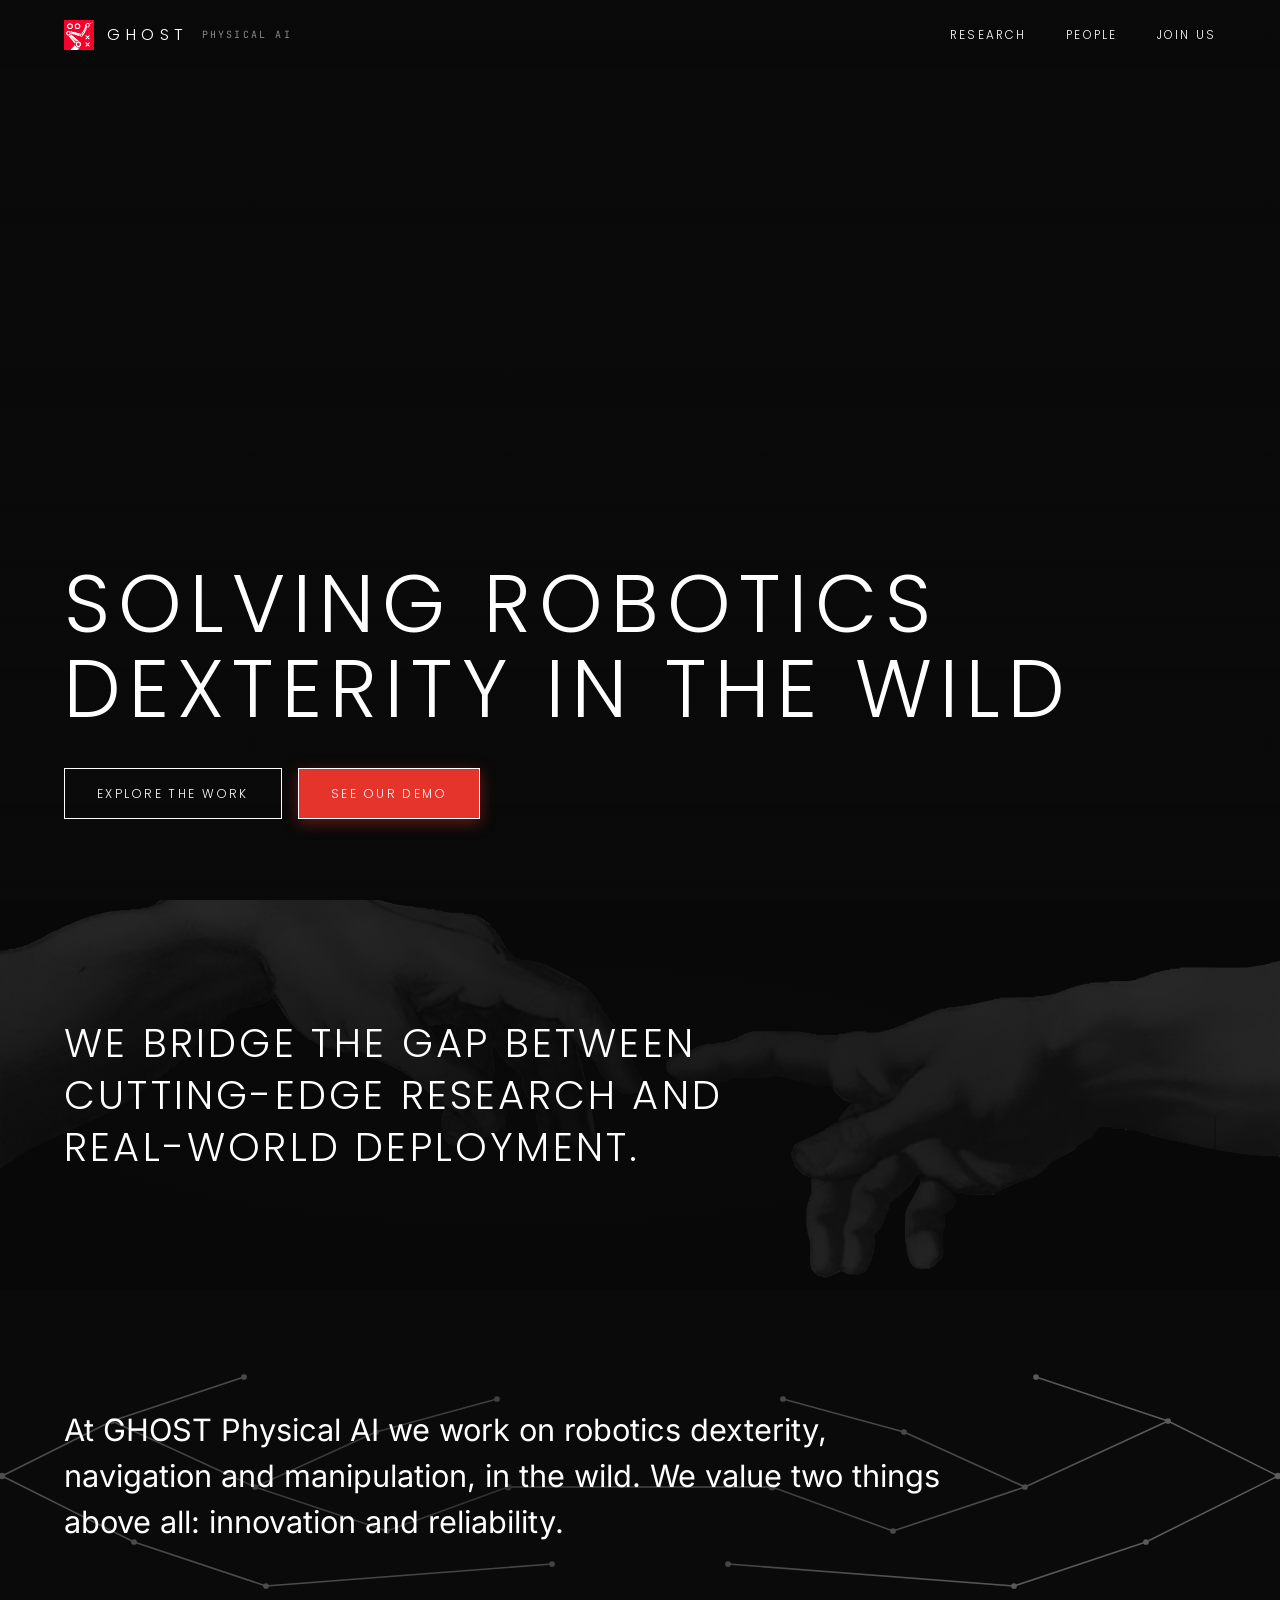
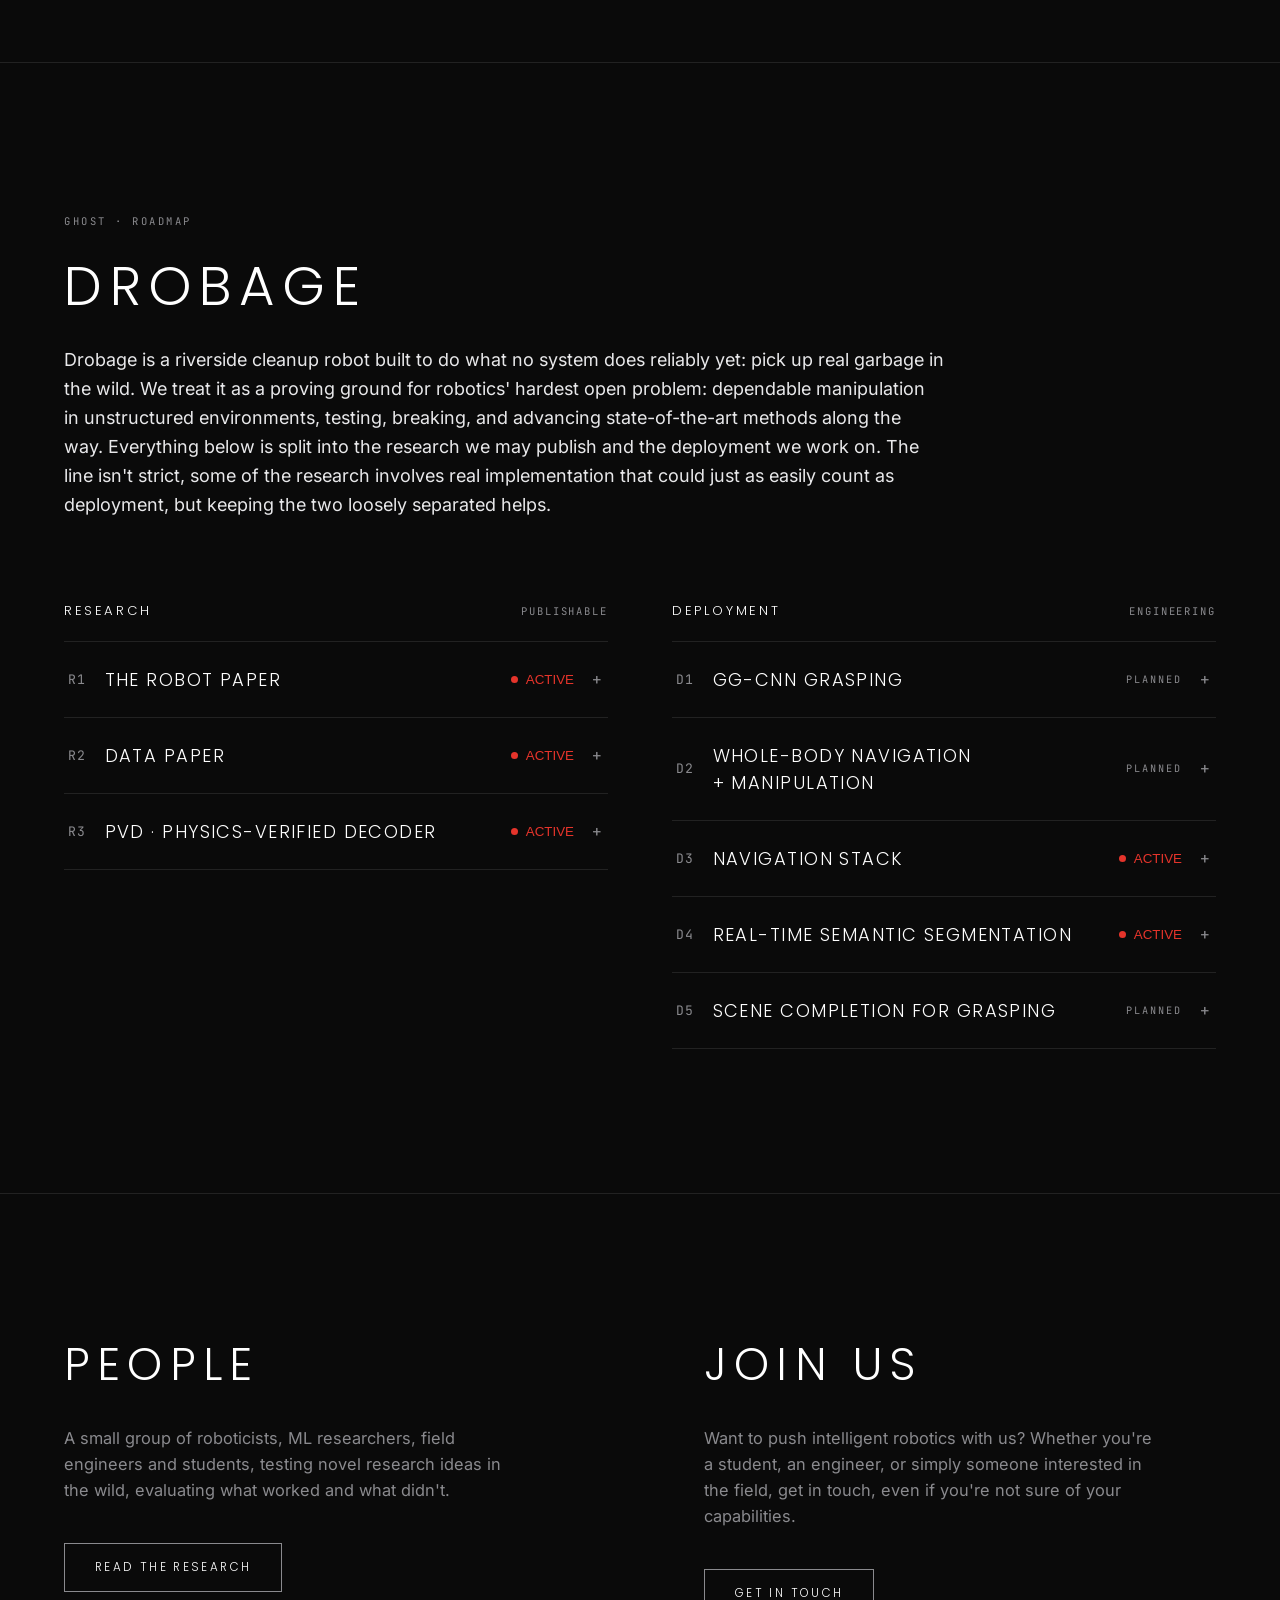
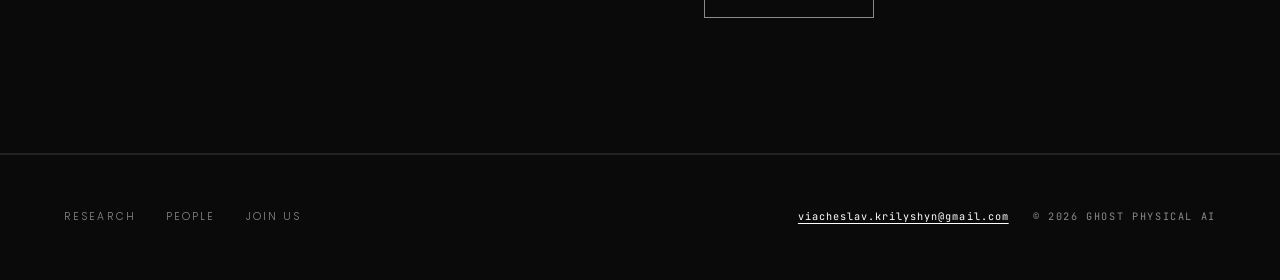
==== index.html @ b676b69d "refactor: remove floating button" ====
<!DOCTYPE html>
<html lang="en">
<head>
  <meta charset="utf-8">
  <meta name="viewport" content="width=device-width, initial-scale=1">
  <title>GHOST · Physical AI</title>
  <meta name="description" content="GHOST Physical AI — solving robotics dexterity in the wild. Manipulation, navigation and real-world deployment.">

  <!-- Fonts: self-hosted (same Google families as the original — Inter, JetBrains Mono, Poppins).
       Files live in fonts/; no external request, so the page works offline and loads fast. -->
  <link rel="stylesheet" href="fonts/fonts.css">

  <!-- Flag that JS is on, so reveal-on-scroll elements can start hidden.
       Without JS they simply stay visible — nothing breaks. -->
  <script>document.documentElement.classList.add('js');</script>

  <style>
    /* ----------------------------------------------------------------
       DESIGN TOKENS  —  change a value here and it updates everywhere
       ---------------------------------------------------------------- */
    .btn-floating {
      position: fixed;
      bottom: 24px !important; 
      left: var(--pad-x);
      z-index: 10000;
      background: var(--accent);
      border-color: var(--accent);
      box-shadow: 0 4px 14px rgba(229, 52, 43, 0.4);
      transform-origin: bottom left;
      opacity: 1;
      transform: translateY(0) scale(1);
      pointer-events: auto;
      
      /* The bouncy animation for APPEARING */
      transition: opacity 0.3s ease, transform 0.4s cubic-bezier(0.34, 1.56, 0.64, 1), background 0.2s ease;
    }
    
    .btn-floating:hover {
      background: var(--white);
      color: var(--bg);
      border-color: var(--white);
      transform: scale(1.08);
    }
    
    .btn-floating.hidden {
      opacity: 0 !important;
      pointer-events: none !important;
      /* Drops down and shrinks slightly */
      transform: translateY(30px) scale(0.8) !important; 
      
      /* The smooth animation for DISAPPEARING */
      transition: opacity 0.3s ease, transform 0.3s ease !important;
    }
    
    .btn-floating svg {
      width: 16px;
      height: 16px;
      flex: none;
    }
    /* Floating Demo Button */
    :root {
      --bg:      #0A0A0A;   /* page background      */
      --fg:      #E8E8EA;   /* body text            */
      --white:   #FFFFFF;   /* headings / emphasis  */
      --muted:   #8A8A8E;   /* labels / captions    */
      --line:    #222222;   /* hairline dividers    */
      --accent:  #E5342B;   /* the one bright colour */

      --font-display: 'Poppins', sans-serif;
      --font-body:    'Inter', sans-serif;
      --font-mono:    'JetBrains Mono', monospace;

      --pad-x: clamp(24px, 5vw, 64px);   /* shared horizontal padding */
    }

    /* ----------------------------------------------------------------
       BASE
       ---------------------------------------------------------------- */
    * { margin: 0; padding: 0; box-sizing: border-box; }

    html { scroll-behavior: smooth; }

    body {
      background: var(--bg);
      color: var(--fg);
      font-family: var(--font-body);
      line-height: 1.6;
      overflow-x: hidden;
    }

    a { color: inherit; }

    img { display: block; max-width: 100%; }

    /* Inline links inside body copy */
    .link {
      color: var(--white);
      text-decoration: underline;
      text-underline-offset: 3px;
      text-decoration-thickness: 1px;
    }

    /* Small uppercase mono label used as an "eyebrow" / caption */
    .eyebrow {
      font-family: var(--font-mono);
      font-size: 0.66rem;
      letter-spacing: 0.24em;
      color: var(--muted);
    }

    /* ----------------------------------------------------------------
       HEADER  (fixed, turns solid once you scroll)
       ---------------------------------------------------------------- */
    .header {
      position: fixed;
      inset: 0 0 auto 0;
      z-index: 200;
      display: flex;
      align-items: center;
      justify-content: space-between;
      padding: 20px var(--pad-x);
      background: transparent;
      border-bottom: 1px solid transparent;
      transition: background .4s ease, border-color .4s ease;
    }
    .header.scrolled {
      background: rgba(10, 10, 10, 0.96);
      border-bottom-color: var(--line);
    }

    .brand {
      display: flex;
      align-items: center;
      gap: 13px;
      text-decoration: none;
      color: var(--white);
    }
    .brand img { height: 30px; width: 30px; flex: none; object-fit: cover; }
    .brand-name {
      font-family: var(--font-display);
      font-weight: 300;
      text-transform: uppercase;
      letter-spacing: 0.34em;
      font-size: 1.02rem;
    }
    .brand-sub {
      font-family: var(--font-mono);
      font-size: 0.62rem;
      letter-spacing: 0.22em;
      color: var(--muted);
    }

    .nav { display: flex; align-items: center; gap: 40px; }
    .nav a {
      font-family: var(--font-display);
      font-weight: 300;
      text-transform: uppercase;
      letter-spacing: 0.18em;
      font-size: 0.74rem;
      color: var(--white);
      text-decoration: none;
      transition: color .25s ease;
    }
    .nav a:hover { color: var(--accent); }

    /* Hamburger (mobile only) */
    .burger {
      display: none;
      flex-direction: column;
      gap: 6px;
      background: none;
      border: none;
      cursor: pointer;
      padding: 6px;
    }
    .burger span { display: block; width: 26px; height: 1px; background: var(--white); }

    /* Full-screen mobile menu */
    .menu {
      position: fixed;
      inset: 0;
      z-index: 300;
      background: var(--bg);
      display: none;
      flex-direction: column;
    }
    .menu.open { display: flex; }
    .menu-bar {
      display: flex;
      align-items: center;
      justify-content: space-between;
      padding: 20px var(--pad-x);
      border-bottom: 1px solid var(--line);
    }
    .menu-bar .brand-name { color: var(--white); }
    .menu-close {
      background: none; border: none; cursor: pointer;
      color: var(--white);
      font-family: var(--font-display);
      font-weight: 300;
      text-transform: uppercase;
      letter-spacing: 0.18em;
      font-size: 0.78rem;
    }
    .menu-links {
      flex: 1;
      display: flex;
      flex-direction: column;
      justify-content: center;
      gap: 8px;
      padding: 0 var(--pad-x);
    }
    .menu-links a {
      font-family: var(--font-display);
      font-weight: 300;
      text-transform: uppercase;
      letter-spacing: 0.16em;
      font-size: clamp(2rem, 9vw, 3rem);
      color: var(--white);
      text-decoration: none;
      padding: 14px 0;
    }
    .menu-links a:hover { color: var(--accent); }

    /* ----------------------------------------------------------------
       BUTTONS
       ---------------------------------------------------------------- */

    .demo_btn {
      background: var(--accent);
      border-color: var(--accent);
      box-shadow: 0 4px 14px rgba(229, 52, 43, 0.4);
    }
    .btn {
      display: inline-flex;
      align-items: center;
      gap: 12px;
      padding: 15px 32px;
      border: 1px solid var(--white);
      color: var(--white);
      text-decoration: none;
      font-family: var(--font-display);
      font-weight: 300;
      text-transform: uppercase;
      letter-spacing: 0.2em;
      font-size: 0.76rem;
      transition: background .3s ease, color .3s ease, border-color .3s ease;
    }
    .btn:hover { background: var(--white); color: var(--bg); }

    /* Quieter button variant (grey outline, used lower on the page) */
    .btn-quiet { border-color: var(--muted); padding: 14px 30px; font-size: 0.74rem; }
    .btn-quiet:hover { background: var(--white); color: var(--bg); border-color: var(--white); }
    .btn-quiet.accent:hover { background: var(--accent); color: var(--white); border-color: var(--accent); }

    /* ----------------------------------------------------------------
       HERO
       ---------------------------------------------------------------- */
    .hero {
      position: relative;
      height: 100vh;
      min-height: 600px;
      overflow: hidden;
    }
    .hero img {
      position: absolute;
      inset: 0;
      width: 100%;
      height: 100%;
      object-fit: cover;
      object-position: 62% 50%;
      animation: heroZoom 36s ease-out both;
    }
    .hero-shade {
      position: absolute;
      inset: 0;
      background: linear-gradient(to top,
        rgba(10,10,10,0.94) 0%,
        rgba(10,10,10,0.60) 26%,
        rgba(10,10,10,0.10) 56%,
        rgba(10,10,10,0.34) 100%);
    }
    .hero-content {
      position: absolute;
      left: 0; bottom: 0;
      width: 100%;
      padding: 0 var(--pad-x) clamp(52px, 9vh, 104px);
    }
    .hero-inner {
      max-width: 1080px;
      animation: rise .9s ease-out both;
    }
    .hero h1 {
      font-family: var(--font-display);
      font-weight: 300;
      text-transform: uppercase;
      letter-spacing: 0.1em;
      line-height: 1.05;
      font-size: clamp(2.25rem, 6.3vw, 5.6rem);
      color: var(--white);
      text-wrap: balance;
    }
    .hero-actions {
      display: flex;
      flex-wrap: wrap;
      gap: 16px;
      margin-top: clamp(28px, 4vh, 40px);
    }

    /* ----------------------------------------------------------------
       MISSION BANDS
       ---------------------------------------------------------------- */
    .band {
      position: relative;
      overflow: hidden;
      padding: clamp(80px, 13vh, 150px) var(--pad-x);
      background: var(--bg);
    }
    .band-art {                      /* the faint hands image — uploaded in colour, shown B&W */
      position: absolute;
      inset: 0;
      width: 100%; height: 100%;
      object-fit: cover;
      object-position: center 15%;    /* bias the crop toward the hands (top half of the image) */
      opacity: 0.14;
      filter: grayscale(1);           /* paint the coloured file black & white */
      pointer-events: none;
      user-select: none;
    }
    .band-shade {
      position: absolute;
      inset: 0;
      background: radial-gradient(ellipse 70% 62% at 40% 50%,
        rgba(10,10,10,0.58) 0%, rgba(10,10,10,0.26) 48%, rgba(10,10,10,0) 82%);
    }
    .band-inner {
      position: relative;
      z-index: 2;
      max-width: 1240px;
      margin: 0 auto;
    }
    .band-statement {
      font-family: var(--font-display);
      font-weight: 300;
      text-transform: uppercase;
      letter-spacing: 0.08em;
      line-height: 1.3;
      font-size: clamp(1.45rem, 3.3vw, 2.5rem);
      color: var(--white);
      text-wrap: balance;
      max-width: 960px;
    }
    .band-lede {
      font-size: clamp(1.25rem, 2.4vw, 1.95rem);
      line-height: 1.5;
      color: var(--white);
      text-wrap: pretty;
      max-width: 900px;
    }

    /* RRT-Connect tree (the signature motif of the second band) */
    .rrt {
      position: absolute;
      top: 50%; left: 50%;
      transform: translate(-50%, -50%);
      width: min(1320px, 128%);
      height: auto;
      opacity: 0.34;
      pointer-events: none;
    }
    .rrt-edge { stroke-dasharray: 1; stroke-dashoffset: 1; }
    /* When the band scrolls into view, draw the two trees, then the bridge */
    .draw-in .rrt-edge    { animation: rrtDraw .9s ease both; }
    .draw-in .rrt-connect { animation: rrtDraw .7s ease .6s both; }

    /* ----------------------------------------------------------------
       ROADMAP
       ---------------------------------------------------------------- */
    .roadmap {
      padding: clamp(96px, 16vh, 180px) var(--pad-x);
      background: var(--bg);
      border-top: 1px solid var(--line);
    }
    .roadmap-inner { max-width: 1240px; margin: 0 auto; }
    .roadmap-intro { max-width: 880px; }
    .roadmap-intro h2 {
      margin-top: 24px;
      font-family: var(--font-display);
      font-weight: 300;
      text-transform: uppercase;
      letter-spacing: 0.14em;
      font-size: clamp(1.9rem, 4.6vw, 3.4rem);
      color: var(--white);
      line-height: 1.1;
    }
    .roadmap-intro p {
      margin-top: 28px;
      font-size: clamp(1rem, 1.5vw, 1.12rem);
      line-height: 1.62;
      text-wrap: pretty;
    }

    .columns {
      margin-top: clamp(56px, 9vh, 104px);
      display: grid;
      grid-template-columns: repeat(auto-fit, minmax(360px, 1fr));
      gap: clamp(40px, 5vw, 88px);
    }
    .col-head {
      display: flex;
      align-items: baseline;
      justify-content: space-between;
      padding-bottom: 20px;
      border-bottom: 1px solid var(--line);
    }
    .col-head .title {
      font-family: var(--font-display);
      font-weight: 300;
      text-transform: uppercase;
      letter-spacing: 0.2em;
      font-size: 0.82rem;
      color: var(--white);
    }
    .col-head .kind {
      font-family: var(--font-mono);
      font-size: 0.66rem;
      letter-spacing: 0.18em;
      color: var(--muted);
    }

    /* --- one expandable roadmap item --- */
    .row { border-bottom: 1px solid var(--line); }

    .row-toggle {
      width: 100%;
      display: grid;
      grid-template-columns: auto 1fr auto;
      align-items: center;
      gap: 18px;
      padding: 24px 4px;
      background: none;
      border: none;
      cursor: pointer;
      text-align: left;
      color: inherit;
      transition: background .25s ease;
    }
    .row-toggle:hover { background: rgba(255,255,255,0.018); }

    .row-id {
      font-family: var(--font-mono);
      font-size: 0.82rem;
      letter-spacing: 0.1em;
      color: var(--muted);
    }
    .row-title {
      font-family: var(--font-display);
      font-weight: 300;
      text-transform: uppercase;
      letter-spacing: 0.08em;
      font-size: clamp(0.96rem, 1.4vw, 1.18rem);
      color: var(--white);
      text-wrap: balance;
    }
    .row-status { display: flex; align-items: center; gap: 16px; justify-self: end; }

    /* status badges — only two states exist: ACTIVE and PLANNED */
    .badge {
      font-family: var(--font-mono);
      font-size: 0.64rem;
      letter-spacing: 0.2em;
      color: var(--muted);
      white-space: nowrap;
    }
    .badge-active { display: inline-flex; align-items: center; gap: 8px; color: var(--accent); }
    .badge-active .dot { width: 7px; height: 7px; border-radius: 50%; background: var(--accent); }

    .row-mark {
      font-family: var(--font-mono);
      font-size: 1rem;
      color: var(--muted);
      width: 14px;
      text-align: center;
    }
    .row.open .row-mark { /* swap + for – via content below */ }

    /* smooth height animation using the grid-rows trick */
    .row-body { display: grid; grid-template-rows: 0fr; transition: grid-template-rows .3s ease; }
    .row.open .row-body { grid-template-rows: 1fr; }
    .row-body-inner {
      overflow: hidden;
      visibility: hidden;
      transition: visibility .3s;
      max-width: 680px;
    }
    .row.open .row-body-inner { visibility: visible; }
    .row-body-inner > .pad { padding: 22px 0 6px; }

    .row-body p {
      font-size: 0.98rem;
      line-height: 1.62;
      color: var(--fg);
      text-wrap: pretty;
    }
    .row-note {
      display: block;
      margin-top: 16px;
      color: var(--muted);
      font-size: 0.88rem;
      line-height: 1.55;
    }

    /* the "feeds into / contender" relationship line */
    .rel {
      display: flex;
      gap: 10px;
      margin-bottom: 18px;
      font-family: var(--font-mono);
      font-size: 0.68rem;
      letter-spacing: 0.13em;
      color: var(--muted);
    }
    .rel .glyph { color: var(--accent); }

    /* ICRA badge */
    .icra { display: flex; align-items: center; gap: 14px; margin-top: 26px; }
    .icra img { height: 21px; width: auto; opacity: 0.72; flex: none; }
    .icra span {
      font-family: var(--font-mono);
      font-size: 0.7rem;
      letter-spacing: 0.1em;
      color: var(--muted);
    }

    /* ----------------------------------------------------------------
       PEOPLE / JOIN
       ---------------------------------------------------------------- */
    .people {
      display: grid;
      grid-template-columns: repeat(auto-fit, minmax(380px, 1fr));
      border-top: 1px solid var(--line);
    }
    .people-col {
      padding: clamp(80px, 15vh, 170px) var(--pad-x);
      border-bottom: 1px solid var(--line);
    }
    .people-col h2 {
      font-family: var(--font-display);
      font-weight: 300;
      text-transform: uppercase;
      letter-spacing: 0.16em;
      font-size: clamp(1.7rem, 3.6vw, 2.8rem);
      color: var(--white);
    }
    .people-col p {
      margin-top: 24px;
      max-width: 460px;
      font-size: 1.02rem;
      line-height: 1.6;
      color: var(--muted);
    }
    .people-col .btn-quiet { margin-top: 40px; }

    /* ----------------------------------------------------------------
       FOOTER
       ---------------------------------------------------------------- */
    .footer {
      padding: clamp(40px, 6vh, 60px) var(--pad-x);
      border-top: 1px solid var(--line);
      display: flex;
      flex-wrap: wrap;
      gap: 24px;
      align-items: center;
      justify-content: space-between;
    }
    .footer-nav { display: flex; flex-wrap: wrap; gap: 30px; }
    .footer-nav a {
      font-family: var(--font-display);
      font-weight: 300;
      text-transform: uppercase;
      letter-spacing: 0.2em;
      font-size: 0.66rem;
      color: var(--muted);
      text-decoration: none;
      transition: color .25s ease;
    }
    .footer-nav a:hover { color: var(--accent); }
    .footer-meta { display: flex; flex-wrap: wrap; align-items: center; gap: 24px; }
    .footer-meta a {
      font-family: var(--font-mono);
      font-size: 0.64rem;
      letter-spacing: 0.1em;
      color: var(--white);
      text-decoration: underline;
      text-underline-offset: 3px;
      text-decoration-thickness: 1px;
      transition: color .25s ease;
    }
    .footer-meta a:hover { color: var(--accent); }
    .footer-meta span {
      font-family: var(--font-mono);
      font-size: 0.64rem;
      letter-spacing: 0.16em;
      color: var(--muted);
    }

    /* ----------------------------------------------------------------
       REVEAL-ON-SCROLL  (gentle fade-up; only active when JS is on)
       ---------------------------------------------------------------- */
    .js .reveal { opacity: 0; transform: translateY(20px); transition: opacity .8s ease, transform .8s ease; }
    .reveal.in { opacity: 1; transform: none; }

    /* ----------------------------------------------------------------
       KEYFRAMES
       ---------------------------------------------------------------- */
    @keyframes heroZoom { from { transform: scale(1); } to { transform: scale(1.08); } }
    @keyframes rise     { from { opacity: 0; transform: translateY(24px); } to { opacity: 1; transform: none; } }
    @keyframes rrtDraw  { to { stroke-dashoffset: 0; } }

    /* ----------------------------------------------------------------
       RESPONSIVE  (single breakpoint: phones / narrow tablets)
       ---------------------------------------------------------------- */
    @media (max-width: 820px) {
      .nav { display: none; }
      .burger { display: flex; }
    }

    /* Respect users who prefer less motion */
    @media (prefers-reduced-motion: reduce) {
      html { scroll-behavior: auto; }
      .hero img, .hero-inner { animation: none; }
      .js .reveal { opacity: 1; transform: none; transition: none; }
      .draw-in .rrt-edge, .draw-in .rrt-connect { animation: none; stroke-dashoffset: 0; }
    }
  </style>
</head>

<body id="top">

  <!-- ====================== HEADER ====================== -->
  <header class="header" id="header">
    <a class="brand" href="#top">
      <img src="images/icon.png" alt="GHOST Physical AI logo">
      <span class="brand-name">Ghost</span>
      <span class="brand-sub">PHYSICAL&nbsp;AI</span>
    </a>

    <nav class="nav">
      <a href="#roadmap">Research</a>
      <a href="#people">People</a>
      <a href="#join">Join&nbsp;Us</a>
    </nav>

    <button class="burger" id="burger" aria-label="Open menu">
      <span></span><span></span>
    </button>
  </header>

  <!-- mobile menu -->
  <div class="menu" id="menu">
    <div class="menu-bar">
      <span class="brand-name">Ghost</span>
      <button class="menu-close" id="menuClose" aria-label="Close menu">Close</button>
    </div>
    <nav class="menu-links">
      <a href="#roadmap">Research</a>
      <a href="#people">People</a>
      <a href="#join">Join Us</a>
    </nav>
  </div>

  <!-- ====================== HERO ====================== -->
  <section class="hero">
    <img src="images/robot.jpg" alt="GHOST's riverside cleanup robot extends its black manipulator arm toward a crumpled piece of litter on a hard floor, in a wide empty hall.">
    <div class="hero-shade" aria-hidden="true"></div>
    <div class="hero-content">
      <div class="hero-inner">
        <h1>Solving robotics dexterity in the wild</h1>
        <div class="hero-actions">
          <a class="btn" href="#roadmap">Explore the work</a>
          <a class="btn demo_btn" href="https://youtube.com/shorts/BUelR3mRy-U?is=jIb4VjKl5zdBBgKM" target="_blank" rel="noopener">See our demo</a>
        </div>
      </div>
    </div>
  </section>

  <!-- ============== MISSION — BAND 1 : bridge the gap (hands) ============== -->
  <section class="band">
    <img class="band-art" src="images/hands.png" alt="" aria-hidden="true" loading="lazy">
    <div class="band-shade" aria-hidden="true"></div>
    <div class="band-inner">
      <p class="band-statement reveal">We bridge the gap between cutting-edge research and real-world deployment.</p>
    </div>
  </section>

  <!-- ============== MISSION — BAND 2 : in the wild (RRT-Connect) ============== -->
  <section class="band">
    <svg class="rrt" viewBox="0 0 1200 400" preserveAspectRatio="xMidYMid slice" aria-hidden="true" focusable="false">
      <!-- LEFT TREE -->
      <g fill="none" stroke="#FFFFFF" stroke-width="1.4" stroke-linecap="round">
        <path class="rrt-edge" pathLength="1" d="M20 200 L120 150"></path>
        <path class="rrt-edge" pathLength="1" d="M20 200 L140 260"></path>
        <path class="rrt-edge" pathLength="1" d="M120 150 L240 110"></path>
        <path class="rrt-edge" pathLength="1" d="M120 150 L250 210"></path>
        <path class="rrt-edge" pathLength="1" d="M140 260 L260 300"></path>
        <path class="rrt-edge" pathLength="1" d="M250 210 L360 160"></path>
        <path class="rrt-edge" pathLength="1" d="M250 210 L370 250"></path>
        <path class="rrt-edge" pathLength="1" d="M360 160 L470 130"></path>
        <path class="rrt-edge" pathLength="1" d="M370 250 L480 210"></path>
        <path class="rrt-edge" pathLength="1" d="M260 300 L520 280"></path>
      </g>
      <!-- RIGHT TREE -->
      <g fill="none" stroke="#FFFFFF" stroke-width="1.4" stroke-linecap="round">
        <path class="rrt-edge" pathLength="1" d="M1180 200 L1080 150"></path>
        <path class="rrt-edge" pathLength="1" d="M1180 200 L1060 260"></path>
        <path class="rrt-edge" pathLength="1" d="M1080 150 L960 110"></path>
        <path class="rrt-edge" pathLength="1" d="M1080 150 L950 210"></path>
        <path class="rrt-edge" pathLength="1" d="M1060 260 L940 300"></path>
        <path class="rrt-edge" pathLength="1" d="M950 210 L840 160"></path>
        <path class="rrt-edge" pathLength="1" d="M950 210 L830 250"></path>
        <path class="rrt-edge" pathLength="1" d="M840 160 L730 130"></path>
        <path class="rrt-edge" pathLength="1" d="M830 250 L720 210"></path>
        <path class="rrt-edge" pathLength="1" d="M940 300 L680 280"></path>
      </g>
      <!-- CONNECTING EDGE (drawn last) -->
      <path class="rrt-edge rrt-connect" pathLength="1" d="M480 210 L720 210" fill="none" stroke="#FFFFFF" stroke-width="1.8" stroke-linecap="round"></path>
      <!-- NODES -->
      <g fill="#FFFFFF">
        <circle cx="20" cy="200" r="3"></circle><circle cx="120" cy="150" r="2.6"></circle><circle cx="140" cy="260" r="2.6"></circle><circle cx="240" cy="110" r="2.6"></circle><circle cx="250" cy="210" r="2.6"></circle><circle cx="260" cy="300" r="2.6"></circle><circle cx="360" cy="160" r="2.6"></circle><circle cx="370" cy="250" r="2.6"></circle><circle cx="470" cy="130" r="2.6"></circle><circle cx="480" cy="210" r="3.2"></circle><circle cx="520" cy="280" r="2.6"></circle>
        <circle cx="1180" cy="200" r="3"></circle><circle cx="1080" cy="150" r="2.6"></circle><circle cx="1060" cy="260" r="2.6"></circle><circle cx="960" cy="110" r="2.6"></circle><circle cx="950" cy="210" r="2.6"></circle><circle cx="940" cy="300" r="2.6"></circle><circle cx="840" cy="160" r="2.6"></circle><circle cx="830" cy="250" r="2.6"></circle><circle cx="730" cy="130" r="2.6"></circle><circle cx="720" cy="210" r="3.2"></circle><circle cx="680" cy="280" r="2.6"></circle>
      </g>
    </svg>
    <div class="band-shade" aria-hidden="true"></div>
    <div class="band-inner">
      <p class="band-lede reveal">At GHOST Physical AI we work on robotics dexterity, navigation and manipulation, in the wild. We value two things above all: innovation and reliability.</p>
    </div>
  </section>

  <!-- ====================== ROADMAP ====================== -->
  <section class="roadmap" id="roadmap">
    <div class="roadmap-inner">

      <div class="roadmap-intro reveal">
        <span class="eyebrow">GHOST · ROADMAP</span>
        <h2>Drobage</h2>
        <p>Drobage is a riverside cleanup robot built to do what no system does reliably yet: pick up real garbage in the wild. We treat it as a proving ground for robotics' hardest open problem: dependable manipulation in unstructured environments, testing, breaking, and advancing state-of-the-art methods along the way. Everything below is split into the research we may publish and the deployment we work on. The line isn't strict, some of the research involves real implementation that could just as easily count as deployment, but keeping the two loosely separated helps.</p>
      </div>

      <div class="columns">

        <!-- ============ RESEARCH COLUMN ============ -->
        <div>
          <div class="col-head">
            <span class="title">Research</span>
            <span class="kind">PUBLISHABLE</span>
          </div>

          <!-- R1 -->
          <div class="row">
            <button class="row-toggle" aria-expanded="false" aria-controls="b-R1">
              <span class="row-id">R1</span>
              <span class="row-title">The Robot Paper</span>
              <span class="row-status">
                <span class="badge-active"><span class="dot"></span>ACTIVE</span>
                <span class="row-mark" aria-hidden="true">+</span>
              </span>
            </button>
            <div class="row-body" id="b-R1">
              <div class="row-body-inner">
                <div class="pad">
                  <div class="rel"><span class="glyph">●</span><span>UMBRELLA · THE REST FEEDS INTO THIS</span></div>
                  <p>A study of cutting-edge, and not only cutting-edge, approaches to manipulation and navigation, compared on the same robot and the same task. The current robot stack runs on <a class="link" href="https://www.ros.org/" target="_blank" rel="noopener">ROS2</a>, with an adaptable planner built on <a class="link" href="https://moveit.ai/" target="_blank" rel="noopener">MoveIt2</a> and <a class="link" href="https://ompl.kavrakilab.org/" target="_blank" rel="noopener">OMPL</a>. The system is under active research and deployment, aimed at reliable autonomous mission execution. We document what we find along the way, which is the material that goes into the paper. Currently expanding onto the <a class="link" href="https://fictionlab.pl/leo-rover/" target="_blank" rel="noopener">Leo Rover</a>.</p>
                  <div class="icra">
                    <img src="images/icra.png" alt="ICRA 2026, Vienna" loading="lazy">
                    <span>Presented at <a class="link" href="https://2026.ieee-icra.org/" target="_blank" rel="noopener">ICRA 2026</a> · <a class="link" href="https://drive.google.com/file/d/1obqz4bWJ-jYrEdDZPk6Ze8s9XBnBbE5F/view?usp=sharing" target="_blank" rel="noopener">view our poster</a></span>
                  </div>
                </div>
              </div>
            </div>
          </div>

          <!-- R2 -->
          <div class="row">
            <button class="row-toggle" aria-expanded="false" aria-controls="b-R2">
              <span class="row-id">R2</span>
              <span class="row-title">Data Paper</span>
              <span class="row-status">
                <span class="badge-active"><span class="dot"></span>ACTIVE</span>
                <span class="row-mark" aria-hidden="true">+</span>
              </span>
            </button>
            <div class="row-body" id="b-R2">
              <div class="row-body-inner">
                <div class="pad">
                  <p>A dataset of trash in the wild. We combine simulation, scraped web imagery, and our own field collection. The pipeline collects raw data, labels it with <a class="link" href="https://ai.meta.com/blog/segment-anything-model-3/" target="_blank" rel="noopener">SAM3</a>, and distills the result into a compact detector, <a class="link" href="https://docs.ultralytics.com/models/yolov8/" target="_blank" rel="noopener">YOLOv8s</a> or an alternative, light enough to run on the robot. A parallel deployment thread explores data augmentation techniques, possibly in 3D.</p>
                </div>
              </div>
            </div>
          </div>

          <!-- R3 -->
          <div class="row">
            <button class="row-toggle" aria-expanded="false" aria-controls="b-R3">
              <span class="row-id">R3</span>
              <span class="row-title">PVD · Physics-Verified Decoder</span>
              <span class="row-status">
                <span class="badge-active"><span class="dot"></span>ACTIVE</span>
                <span class="row-mark" aria-hidden="true">+</span>
              </span>
            </button>
            <div class="row-body" id="b-R3">
              <div class="row-body-inner">
                <div class="pad">
                  <p>A decoding head built on top of <a class="link" href="https://huggingface.co/blog/smolvla" target="_blank" rel="noopener">diffusion-based VLAs</a>. It samples several candidate trajectories and checks the physical feasibility of each predicted action chunk before the robot commits to one. We're trying it out on cheap hardware rather than expensive research rigs. The aim is to go deeper into VLAs, with a real shot at advancing the state of the art, and a possible delta utility for the project's own development. May grow into its own paper rather than a section of the robot paper.<span class="row-note">Note: PVD is the most exploratory, standalone track here. It's about advancing the method itself, and isn't meant to run on the robot in the wild (at least, we don't see it there yet).</span></p>
                </div>
              </div>
            </div>
          </div>

        </div>

        <!-- ============ DEPLOYMENT COLUMN ============ -->
        <div>
          <div class="col-head">
            <span class="title">Deployment</span>
            <span class="kind">ENGINEERING</span>
          </div>

          <!-- D1 -->
          <div class="row">
            <button class="row-toggle" aria-expanded="false" aria-controls="b-D1">
              <span class="row-id">D1</span>
              <span class="row-title">GG-CNN Grasping</span>
              <span class="row-status">
                <span class="badge">PLANNED</span>
                <span class="row-mark" aria-hidden="true">+</span>
              </span>
            </button>
            <div class="row-body" id="b-D1">
              <div class="row-body-inner">
                <div class="pad">
                  <div class="rel"><span class="glyph">↗</span><span>CONTENDER IN R1 · THE ROBOT PAPER</span></div>
                  <p>Closed-loop grasp prediction from the depth camera, building on a pretrained <a class="link" href="https://berkeleyautomation.github.io/dex-net/" target="_blank" rel="noopener">Dex-Net</a>. <a class="link" href="https://arxiv.org/abs/1804.05172" target="_blank" rel="noopener">GG-CNN</a> scores grasp quality straight from the depth feed; the network works. What remains is shipping it onto our arm: the <a class="link" href="https://huggingface.co/docs/lerobot/so101" target="_blank" rel="noopener">SO-101</a> or the <a class="link" href="https://www.waveshare.com/roarm-m3-pro.htm" target="_blank" rel="noopener">Waveshare RoArm-M3-Pro</a>.</p>
                </div>
              </div>
            </div>
          </div>

          <!-- D2 -->
          <div class="row">
            <button class="row-toggle" aria-expanded="false" aria-controls="b-D2">
              <span class="row-id">D2</span>
              <span class="row-title">Whole-Body Navigation + Manipulation</span>
              <span class="row-status">
                <span class="badge">PLANNED</span>
                <span class="row-mark" aria-hidden="true">+</span>
              </span>
            </button>
            <div class="row-body" id="b-D2">
              <div class="row-body-inner">
                <div class="pad">
                  <p><a class="link" href="https://ompl.kavrakilab.org/" target="_blank" rel="noopener">Reeds–Shepp curves and kinodynamic RRT</a> for the non-holonomic base. Today the stack drives to the object and then hands everything to the arm, so if the target shifts out of reach (a gust moves it from 20 cm to 10 cm), it has to be re-detected, and the base never backs up or repositions. Planning the base and arm together in <a class="link" href="https://moveit.ai/" target="_blank" rel="noopener">MoveIt2</a> closes that gap, treating the robot as a single system instead of a base plus an isolated arm.</p>
                </div>
              </div>
            </div>
          </div>

          <!-- D3 -->
          <div class="row">
            <button class="row-toggle" aria-expanded="false" aria-controls="b-D3">
              <span class="row-id">D3</span>
              <span class="row-title">Navigation Stack</span>
              <span class="row-status">
                <span class="badge-active"><span class="dot"></span>ACTIVE</span>
                <span class="row-mark" aria-hidden="true">+</span>
              </span>
            </button>
            <div class="row-body" id="b-D3">
              <div class="row-body-inner">
                <div class="pad">
                  <p><a class="link" href="https://nav2.org/" target="_blank" rel="noopener">Nav2</a> running with a depth camera and 2D lidar. Next: add an IMU to fix odometry, integrate 3D lidar once we have it, and migrate the whole system from the <a class="link" href="https://www.waveshare.com/product/robotics/mobile-robots/cobra-flex.htm" target="_blank" rel="noopener">Cobra Flex</a> base onto the <a class="link" href="https://fictionlab.pl/leo-rover/" target="_blank" rel="noopener">Leo Rover</a>.</p>
                </div>
              </div>
            </div>
          </div>

          <!-- D4 -->
          <div class="row">
            <button class="row-toggle" aria-expanded="false" aria-controls="b-D4">
              <span class="row-id">D4</span>
              <span class="row-title">Real-Time Semantic Segmentation</span>
              <span class="row-status">
                <span class="badge-active"><span class="dot"></span>ACTIVE</span>
                <span class="row-mark" aria-hidden="true">+</span>
              </span>
            </button>
            <div class="row-body" id="b-D4">
              <div class="row-body-inner">
                <div class="pad">
                  <p>The semantic segmentation module analyzes camera images by labeling every single pixel with a specific category. This process turns raw video into a structured map, separating drivable paths from obstacles to build a reliable understanding of the environment.</p>
                </div>
              </div>
            </div>
          </div>

          <!-- D5 -->
          <div class="row">
            <button class="row-toggle" aria-expanded="false" aria-controls="b-D5">
              <span class="row-id">D5</span>
              <span class="row-title">Scene Completion for Grasping</span>
              <span class="row-status">
                <span class="badge">PLANNED</span>
                <span class="row-mark" aria-hidden="true">+</span>
              </span>
            </button>
            <div class="row-body" id="b-D5">
              <div class="row-body-inner">
                <div class="pad">
                  <p>Single-view perception for picking in clutter. From one RGB-D frame, reconstruct complete, segmented 3D meshes of every object in view, including the occluded parts the depth camera never sees, then plan grasps against the full object shape instead of a partial point cloud. Built on <a class="link" href="https://scenecomplete.github.io/" target="_blank" rel="noopener">SceneComplete</a> (<a class="link" href="https://arxiv.org/abs/2410.23643" target="_blank" rel="noopener">paper</a>), which chains pretrained vision modules (object description, grounded segmentation, inpainting, image-to-3D, and 6DOF pose) into a whole-scene reconstruction that supports both parallel-jaw and dexterous grasping. The target is reliable manipulation in the wild: cluttered, occluded riverbank scenes full of objects no model has seen before.</p>
                </div>
              </div>
            </div>
          </div>

        </div>

      </div>
    </div>
  </section>

  <!-- ====================== PEOPLE / JOIN ====================== -->
  <section class="people">
    <div class="people-col" id="people">
      <h2>People</h2>
      <p>A small group of roboticists, ML researchers, field engineers and students, testing novel research ideas in the wild, evaluating what worked and what didn't.</p>
      <a class="btn btn-quiet" href="#roadmap">Read the research</a>
    </div>
    <div class="people-col" id="join">
      <h2>Join Us</h2>
      <p>Want to push intelligent robotics with us? Whether you're a student, an engineer, or simply someone interested in the field, get in touch, even if you're not sure of your capabilities.</p>
      <a class="btn btn-quiet accent" href="mailto:viacheslav.krilyshyn@gmail.com">Get in touch</a>
    </div>
  </section>

  <!-- ====================== FOOTER ====================== -->
  <footer class="footer">
    <div class="footer-nav">
      <a href="#roadmap">Research</a>
      <a href="#people">People</a>
      <a href="#join">Join Us</a>
    </div>
    <div class="footer-meta">
      <a href="mailto:viacheslav.krilyshyn@gmail.com">viacheslav.krilyshyn@gmail.com</a>
      <span>© 2026 GHOST PHYSICAL AI</span>
    </div>
  </footer>

  <!-- ====================== BEHAVIOUR ======================
       Small, dependency-free script: header shade on scroll,
       mobile menu, roadmap accordions, and scroll reveals.
       ===================================================== -->
  <script>
    // 1. Header turns solid after scrolling a little
    const header = document.getElementById('header');
    addEventListener('scroll', () => {
      header.classList.toggle('scrolled', scrollY > 48);
    }, { passive: true });

    // 2. Mobile menu open / close
    const menu = document.getElementById('menu');
    document.getElementById('burger').addEventListener('click', () => menu.classList.add('open'));
    document.getElementById('menuClose').addEventListener('click', () => menu.classList.remove('open'));
    menu.querySelectorAll('a').forEach(a => a.addEventListener('click', () => menu.classList.remove('open')));

    // 3. Roadmap accordions (one <button> per row)
    document.querySelectorAll('.row-toggle').forEach(btn => {
      const row  = btn.closest('.row');
      const body = document.getElementById(btn.getAttribute('aria-controls'));
      const mark = btn.querySelector('.row-mark');
      body.querySelector('.row-body-inner').inert = true;   // keep links out of tab order while closed
      btn.addEventListener('click', () => {
        const open = row.classList.toggle('open');
        btn.setAttribute('aria-expanded', open);
        mark.textContent = open ? '–' : '+';
        body.querySelector('.row-body-inner').inert = !open;
      });
    });

    // 4. Reveal sections + draw the RRT trees as they enter the viewport
    const io = new IntersectionObserver((entries) => {
      entries.forEach(e => {
        if (!e.isIntersecting) return;
        e.target.classList.add('in');
        const band = e.target.closest('.band');
        if (band) band.classList.add('draw-in');
        io.unobserve(e.target);
      });
    }, { threshold: 0.25 });
    document.querySelectorAll('.reveal').forEach(el => io.observe(el));

    // 5. Hide floating demo button when footer is visible
    const demoBtn = document.getElementById('demoBtn');
    const footerElement = document.querySelector('.footer');
    
    if (demoBtn && footerElement) {
      const footerObserver = new IntersectionObserver((entries) => {
        entries.forEach(entry => {
          if (entry.isIntersecting) {
            demoBtn.classList.add('hidden'); // Fade out
          } else {
            demoBtn.classList.remove('hidden'); // Fade back in
          }
        });
      }, { threshold: 0 }); // Triggers as soon as the footer touches the viewport
      
      footerObserver.observe(footerElement);
    }
  </script>

  <style>
    .btn-floating {
      position: fixed;
      bottom: var(--pad-x);
      left: var(--pad-x);
      z-index: 10000;
      background: var(--accent);
      border-color: var(--accent);
      box-shadow: 0 4px 14px rgba(229, 52, 43, 0.4);
      transform-origin: bottom left;
      /* The bouncy animation */
      transition: opacity 0.4s ease, transform 0.4s cubic-bezier(0.34, 1.56, 0.64, 1), background 0.2s ease, color 0.2s ease;
    }
    .btn-floating:hover {
      background: var(--white);
      color: var(--bg);
      border-color: var(--white);
      transform: scale(1.08);
    }
    .btn-floating.hidden {
      opacity: 0 !important;
      pointer-events: none;
      transform: scale(0.3) translateY(30px) !important;
    }
    .btn-floating svg {
      width: 16px;
      height: 16px;
      flex: none;
    }
  </style>

  <script>
    // Self-contained script to handle the disappearing animation
    (function() {
      const btn = document.getElementById('demoBtn');
      const footer = document.querySelector('.footer');
      
      if (btn && footer) {
        const observer = new IntersectionObserver(function(entries) {
          entries.forEach(function(entry) {
            if (entry.isIntersecting) {
              btn.classList.add('hidden'); // Animate out
            } else {
              btn.classList.remove('hidden'); // Bounce in
            }
          });
        }, { threshold: 0.01 }); // Triggers the moment the footer is slightly visible
        
        observer.observe(footer);
      }
    })();
  </script>

</body>
</html>
---- fonts/fonts.css ----
/* GHOST Physical AI — self-hosted fonts (same Google families as the original:
   Inter 400 body, JetBrains Mono 400 labels, Poppins 300 display).
   unicode-range means the browser downloads only the subsets it needs. */

/* cyrillic-ext */
@font-face {
  font-family: 'Inter';
  font-style: normal;
  font-weight: 400;
  font-display: swap;
  src: url(inter-cyrillic-ext-400.woff2) format('woff2');
  unicode-range: U+0460-052F, U+1C80-1C8A, U+20B4, U+2DE0-2DFF, U+A640-A69F, U+FE2E-FE2F;
}
/* cyrillic */
@font-face {
  font-family: 'Inter';
  font-style: normal;
  font-weight: 400;
  font-display: swap;
  src: url(inter-cyrillic-400.woff2) format('woff2');
  unicode-range: U+0301, U+0400-045F, U+0490-0491, U+04B0-04B1, U+2116;
}
/* greek-ext */
@font-face {
  font-family: 'Inter';
  font-style: normal;
  font-weight: 400;
  font-display: swap;
  src: url(inter-greek-ext-400.woff2) format('woff2');
  unicode-range: U+1F00-1FFF;
}
/* greek */
@font-face {
  font-family: 'Inter';
  font-style: normal;
  font-weight: 400;
  font-display: swap;
  src: url(inter-greek-400.woff2) format('woff2');
  unicode-range: U+0370-0377, U+037A-037F, U+0384-038A, U+038C, U+038E-03A1, U+03A3-03FF;
}
/* vietnamese */
@font-face {
  font-family: 'Inter';
  font-style: normal;
  font-weight: 400;
  font-display: swap;
  src: url(inter-vietnamese-400.woff2) format('woff2');
  unicode-range: U+0102-0103, U+0110-0111, U+0128-0129, U+0168-0169, U+01A0-01A1, U+01AF-01B0, U+0300-0301, U+0303-0304, U+0308-0309, U+0323, U+0329, U+1EA0-1EF9, U+20AB;
}
/* latin-ext */
@font-face {
  font-family: 'Inter';
  font-style: normal;
  font-weight: 400;
  font-display: swap;
  src: url(inter-latin-ext-400.woff2) format('woff2');
  unicode-range: U+0100-02BA, U+02BD-02C5, U+02C7-02CC, U+02CE-02D7, U+02DD-02FF, U+0304, U+0308, U+0329, U+1D00-1DBF, U+1E00-1E9F, U+1EF2-1EFF, U+2020, U+20A0-20AB, U+20AD-20C0, U+2113, U+2C60-2C7F, U+A720-A7FF;
}
/* latin */
@font-face {
  font-family: 'Inter';
  font-style: normal;
  font-weight: 400;
  font-display: swap;
  src: url(inter-latin-400.woff2) format('woff2');
  unicode-range: U+0000-00FF, U+0131, U+0152-0153, U+02BB-02BC, U+02C6, U+02DA, U+02DC, U+0304, U+0308, U+0329, U+2000-206F, U+20AC, U+2122, U+2191, U+2193, U+2212, U+2215, U+FEFF, U+FFFD;
}
/* cyrillic-ext */
@font-face {
  font-family: 'JetBrains Mono';
  font-style: normal;
  font-weight: 400;
  font-display: swap;
  src: url(jetbrains-mono-cyrillic-ext-400.woff2) format('woff2');
  unicode-range: U+0460-052F, U+1C80-1C8A, U+20B4, U+2DE0-2DFF, U+A640-A69F, U+FE2E-FE2F;
}
/* cyrillic */
@font-face {
  font-family: 'JetBrains Mono';
  font-style: normal;
  font-weight: 400;
  font-display: swap;
  src: url(jetbrains-mono-cyrillic-400.woff2) format('woff2');
  unicode-range: U+0301, U+0400-045F, U+0490-0491, U+04B0-04B1, U+2116;
}
/* greek */
@font-face {
  font-family: 'JetBrains Mono';
  font-style: normal;
  font-weight: 400;
  font-display: swap;
  src: url(jetbrains-mono-greek-400.woff2) format('woff2');
  unicode-range: U+0370-0377, U+037A-037F, U+0384-038A, U+038C, U+038E-03A1, U+03A3-03FF;
}
/* vietnamese */
@font-face {
  font-family: 'JetBrains Mono';
  font-style: normal;
  font-weight: 400;
  font-display: swap;
  src: url(jetbrains-mono-vietnamese-400.woff2) format('woff2');
  unicode-range: U+0102-0103, U+0110-0111, U+0128-0129, U+0168-0169, U+01A0-01A1, U+01AF-01B0, U+0300-0301, U+0303-0304, U+0308-0309, U+0323, U+0329, U+1EA0-1EF9, U+20AB;
}
/* latin-ext */
@font-face {
  font-family: 'JetBrains Mono';
  font-style: normal;
  font-weight: 400;
  font-display: swap;
  src: url(jetbrains-mono-latin-ext-400.woff2) format('woff2');
  unicode-range: U+0100-02BA, U+02BD-02C5, U+02C7-02CC, U+02CE-02D7, U+02DD-02FF, U+0304, U+0308, U+0329, U+1D00-1DBF, U+1E00-1E9F, U+1EF2-1EFF, U+2020, U+20A0-20AB, U+20AD-20C0, U+2113, U+2C60-2C7F, U+A720-A7FF;
}
/* latin */
@font-face {
  font-family: 'JetBrains Mono';
  font-style: normal;
  font-weight: 400;
  font-display: swap;
  src: url(jetbrains-mono-latin-400.woff2) format('woff2');
  unicode-range: U+0000-00FF, U+0131, U+0152-0153, U+02BB-02BC, U+02C6, U+02DA, U+02DC, U+0304, U+0308, U+0329, U+2000-206F, U+20AC, U+2122, U+2191, U+2193, U+2212, U+2215, U+FEFF, U+FFFD;
}
/* devanagari */
@font-face {
  font-family: 'Poppins';
  font-style: normal;
  font-weight: 300;
  font-display: swap;
  src: url(poppins-devanagari-300.woff2) format('woff2');
  unicode-range: U+0900-097F, U+1CD0-1CF9, U+200C-200D, U+20A8, U+20B9, U+20F0, U+25CC, U+A830-A839, U+A8E0-A8FF, U+11B00-11B09;
}
/* latin-ext */
@font-face {
  font-family: 'Poppins';
  font-style: normal;
  font-weight: 300;
  font-display: swap;
  src: url(poppins-latin-ext-300.woff2) format('woff2');
  unicode-range: U+0100-02BA, U+02BD-02C5, U+02C7-02CC, U+02CE-02D7, U+02DD-02FF, U+0304, U+0308, U+0329, U+1D00-1DBF, U+1E00-1E9F, U+1EF2-1EFF, U+2020, U+20A0-20AB, U+20AD-20C0, U+2113, U+2C60-2C7F, U+A720-A7FF;
}
/* latin */
@font-face {
  font-family: 'Poppins';
  font-style: normal;
  font-weight: 300;
  font-display: swap;
  src: url(poppins-latin-300.woff2) format('woff2');
  unicode-range: U+0000-00FF, U+0131, U+0152-0153, U+02BB-02BC, U+02C6, U+02DA, U+02DC, U+0304, U+0308, U+0329, U+2000-206F, U+20AC, U+2122, U+2191, U+2193, U+2212, U+2215, U+FEFF, U+FFFD;
}
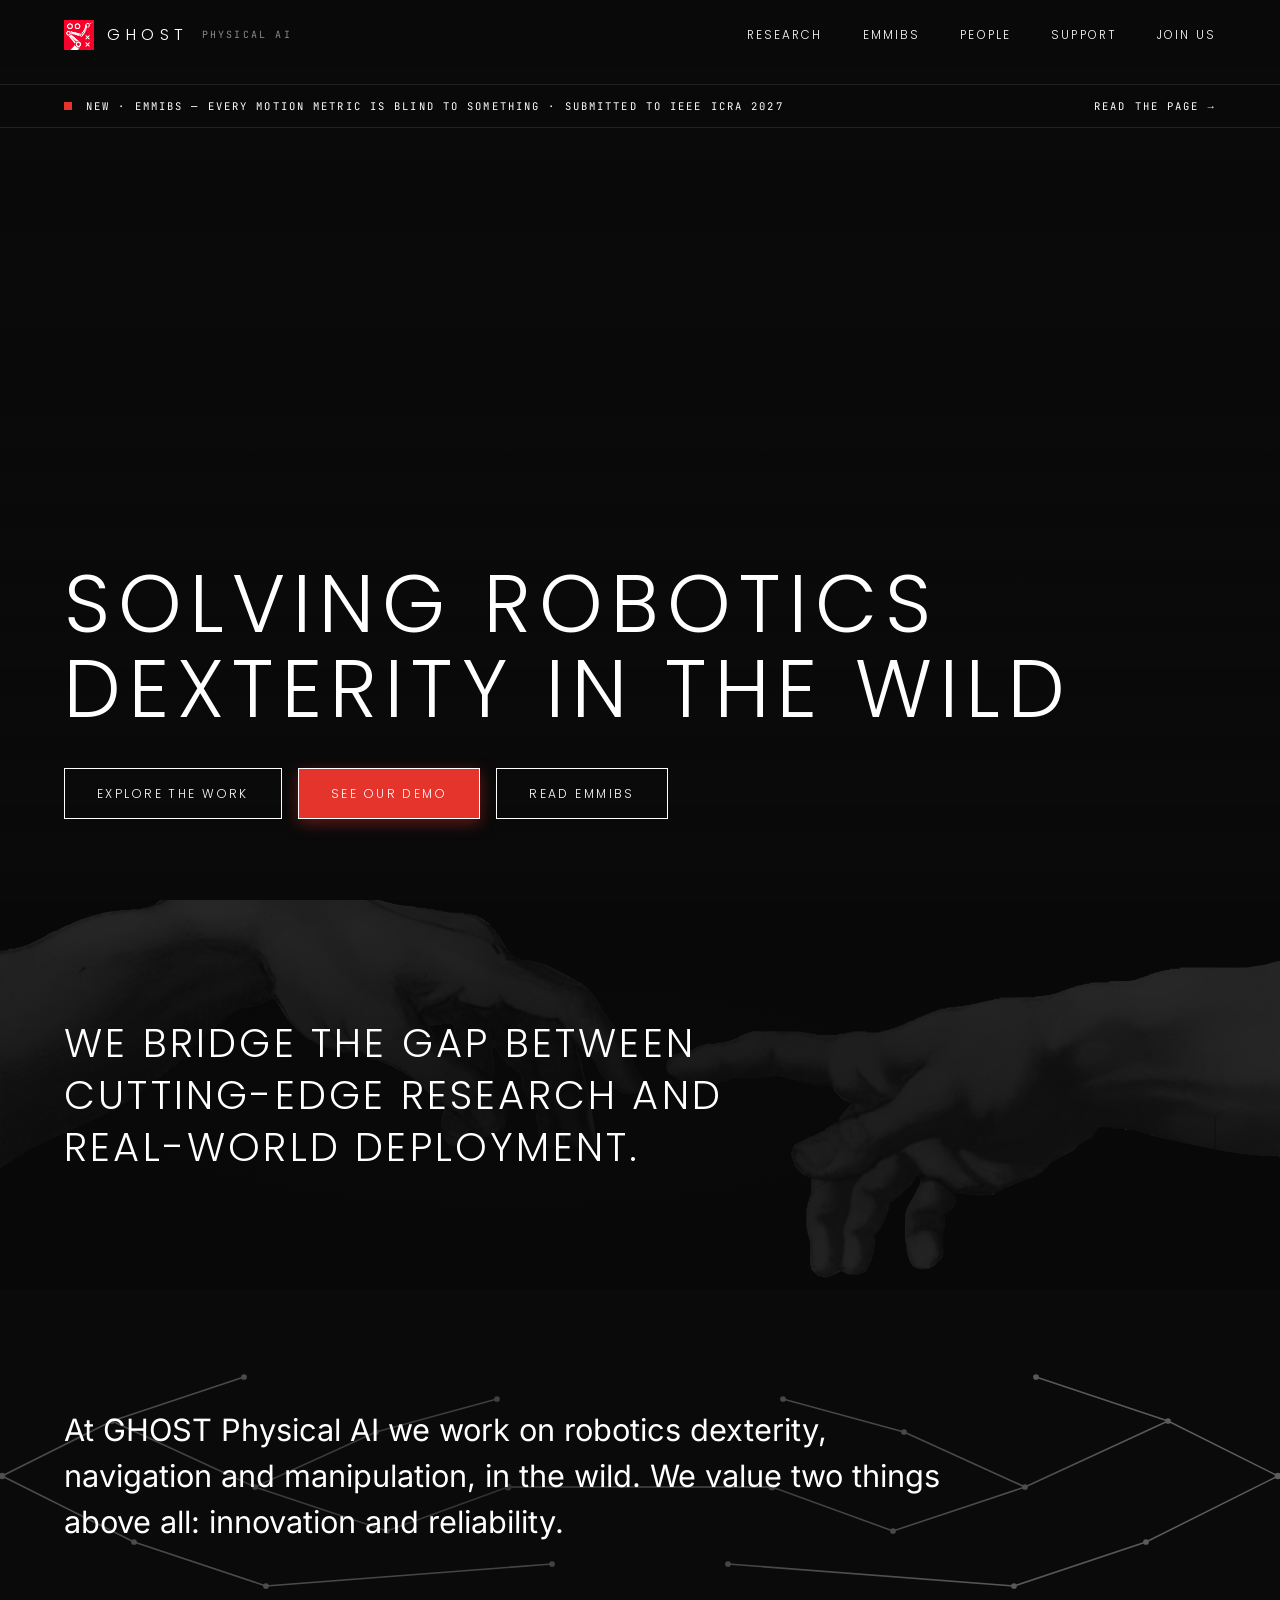
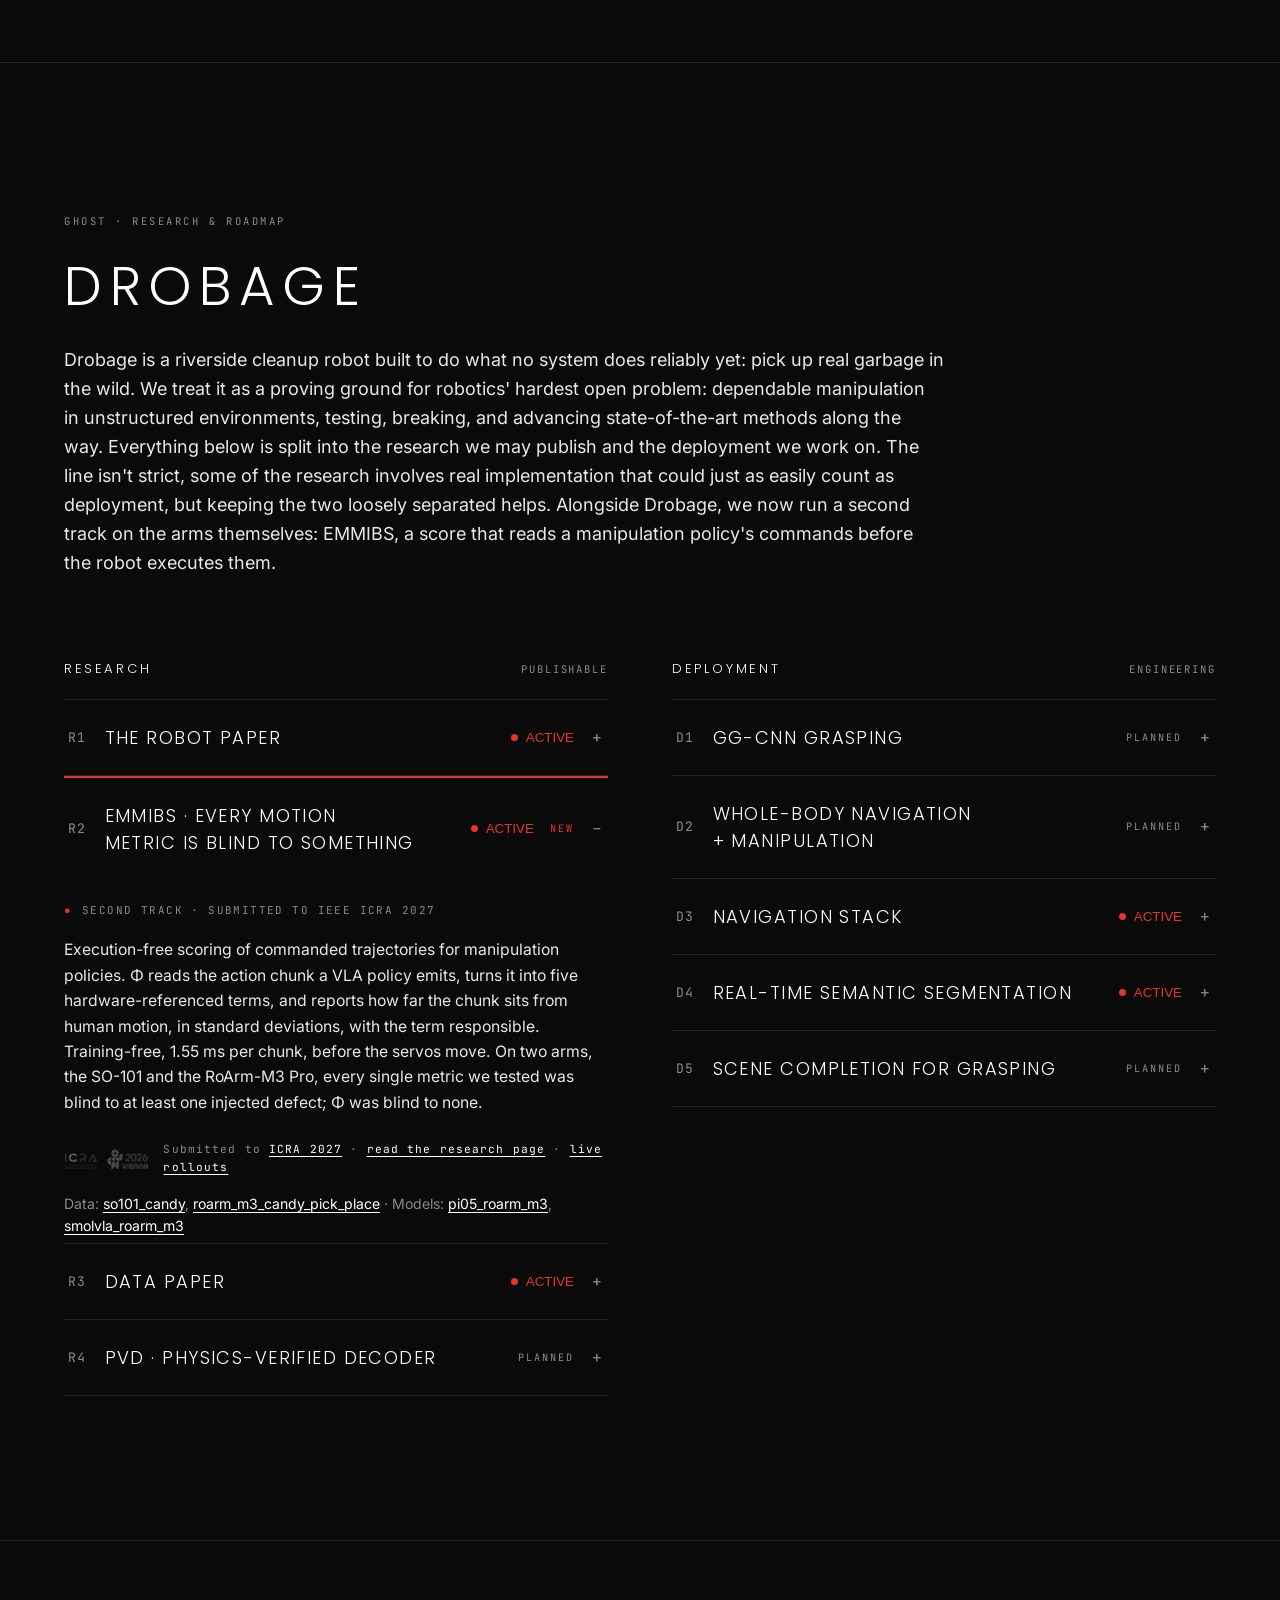
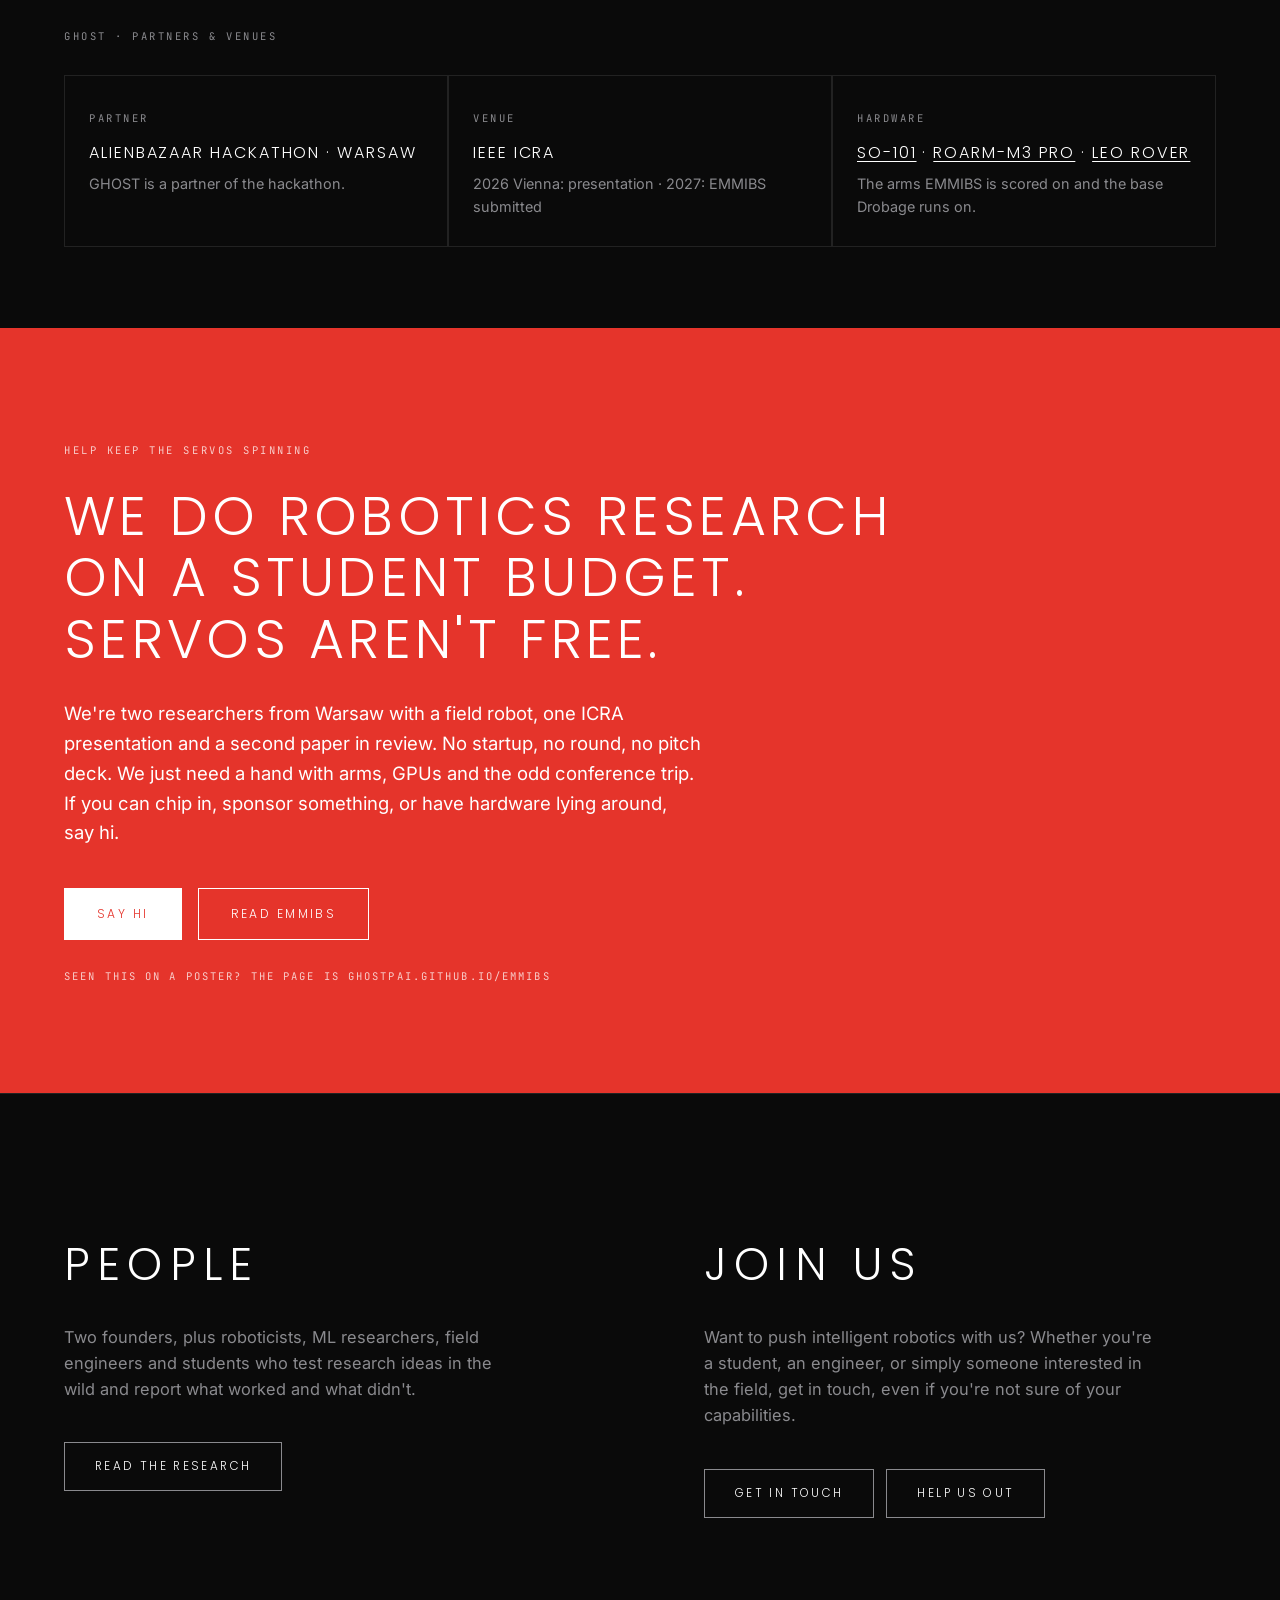
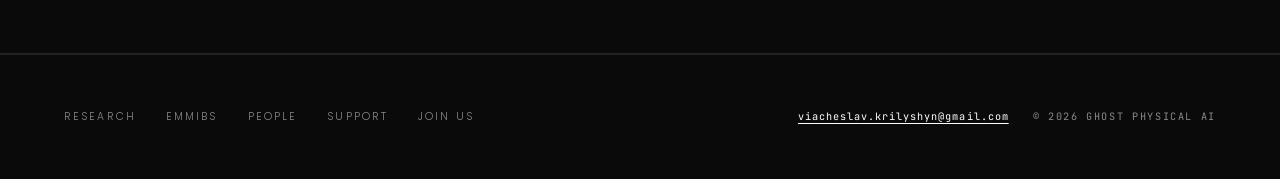
==== commit a3519f24: "Main page: EMMIBS track, partners strip, support call" ====
--- a/index.html
+++ b/index.html
@@ -9,6 +9,7 @@
   <!-- Fonts: self-hosted (same Google families as the original — Inter, JetBrains Mono, Poppins).
        Files live in fonts/; no external request, so the page works offline and loads fast. -->
   <link rel="stylesheet" href="fonts/fonts.css">
+  <link rel="icon" type="image/png" href="images/icon.png">
 
   <!-- Flag that JS is on, so reveal-on-scroll elements can start hidden.
        Without JS they simply stay visible — nothing breaks. -->
@@ -307,6 +308,36 @@
       margin-top: clamp(28px, 4vh, 40px);
     }
 
+    /* Announcement bar (sits inside the hero, just under the fixed header) */
+    .announce {
+      position: absolute;
+      top: 84px; left: 0;
+      width: 100%;
+      z-index: 2;
+      height: 44px;
+      padding: 0 var(--pad-x);
+      display: flex;
+      align-items: center;
+      justify-content: space-between;
+      gap: 24px;
+      background: rgba(10,10,10,.72);
+      border-top: 1px solid var(--line);
+      border-bottom: 1px solid var(--line);
+      backdrop-filter: blur(6px);
+      -webkit-backdrop-filter: blur(6px);
+      text-decoration: none;
+      color: var(--white);
+      font-family: var(--font-mono);
+      font-size: 0.66rem;
+      letter-spacing: 0.2em;
+      text-transform: uppercase;
+      transition: color .25s ease;
+    }
+    .announce:hover { color: var(--accent); }
+    .announce-text { display: flex; align-items: center; gap: 14px; min-width: 0; }
+    .announce-sq { width: 8px; height: 8px; background: var(--accent); flex: none; }
+    .announce-cta { flex: none; white-space: nowrap; }
+
     /* ----------------------------------------------------------------
        MISSION BANDS
        ---------------------------------------------------------------- */
@@ -484,6 +515,10 @@
     }
     .row.open .row-mark { /* swap + for – via content below */ }
 
+    /* featured row (EMMIBS) reads heavier than the rest */
+    .row-featured { border-top: 2px solid var(--accent); }
+    .badge-new { color: var(--accent); }
+
     /* smooth height animation using the grid-rows trick */
     .row-body { display: grid; grid-template-rows: 0fr; transition: grid-template-rows .3s ease; }
     .row.open .row-body { grid-template-rows: 1fr; }
@@ -533,6 +568,94 @@
     }
 
     /* ----------------------------------------------------------------
+       PARTNERS & VENUES
+       ---------------------------------------------------------------- */
+    .partners {
+      padding: clamp(56px, 9vh, 96px) var(--pad-x);
+      background: var(--bg);
+      border-top: 1px solid var(--line);
+    }
+    .partners-inner { max-width: 1240px; margin: 0 auto; }
+    .partner-grid {
+      margin-top: 28px;
+      display: grid;
+      grid-template-columns: repeat(auto-fit, minmax(260px, 1fr));
+      gap: 2px;
+      background: var(--line);
+      border: 1px solid var(--line);
+    }
+    .partner {
+      display: block;
+      background: var(--bg);
+      padding: 28px 24px;
+      color: inherit;
+      text-decoration: none;
+      transition: background .25s ease;
+    }
+    a.partner:hover { background: #111111; }
+    .partner-title {
+      margin-top: 12px;
+      font-family: var(--font-display);
+      font-weight: 300;
+      text-transform: uppercase;
+      letter-spacing: 0.12em;
+      font-size: 1rem;
+      line-height: 1.35;
+      color: var(--white);
+    }
+    .partner-line {
+      margin-top: 10px;
+      font-size: 0.9rem;
+      line-height: 1.55;
+      color: var(--muted);
+    }
+
+    /* ----------------------------------------------------------------
+       FUNDING  (full-width red field)
+       ---------------------------------------------------------------- */
+    .fund {
+      background: var(--accent);
+      color: var(--white);
+      padding: clamp(72px, 12vh, 140px) var(--pad-x);
+    }
+    .fund-inner { max-width: 1240px; margin: 0 auto; }
+    .fund-eyebrow {
+      font-family: var(--font-mono);
+      font-size: 0.66rem;
+      letter-spacing: 0.24em;
+      color: rgba(255,255,255,.75);
+    }
+    .fund-statement {
+      margin-top: 24px;
+      font-family: var(--font-display);
+      font-weight: 300;
+      text-transform: uppercase;
+      letter-spacing: .08em;
+      line-height: 1.15;
+      font-size: clamp(1.7rem, 4.2vw, 3.4rem);
+      max-width: 1000px;
+      text-wrap: balance;
+    }
+    .fund-body {
+      margin-top: 28px;
+      max-width: 640px;
+      font-size: clamp(1rem, 1.5vw, 1.15rem);
+      line-height: 1.62;
+      text-wrap: pretty;
+    }
+    .fund-actions { display: flex; flex-wrap: wrap; gap: 16px; margin-top: 40px; }
+    .fund .btn:hover { background: var(--white); color: var(--accent); border-color: var(--white); }
+    .fund .btn-solid { background: var(--white); color: var(--accent); border-color: var(--white); }
+    .fund .btn-solid:hover { background: transparent; color: var(--white); }
+    .fund-note {
+      margin-top: 28px;
+      font-family: var(--font-mono);
+      font-size: 0.66rem;
+      letter-spacing: 0.2em;
+      color: rgba(255,255,255,.75);
+    }
+
+    /* ----------------------------------------------------------------
        PEOPLE / JOIN
        ---------------------------------------------------------------- */
     .people {
@@ -560,6 +683,8 @@
       color: var(--muted);
     }
     .people-col .btn-quiet { margin-top: 40px; }
+    .people-actions { display: flex; flex-wrap: wrap; gap: 12px; margin-top: 40px; }
+    .people-actions .btn-quiet { margin-top: 0; }
 
     /* ----------------------------------------------------------------
        FOOTER
@@ -623,6 +748,10 @@
     @media (max-width: 820px) {
       .nav { display: none; }
       .burger { display: flex; }
+      .announce { height: auto; padding: 10px var(--pad-x); line-height: 1.6; }
+      .announce-text { align-items: flex-start; }
+      .announce-sq { margin-top: 0.4em; }
+      .announce-cta { display: none; }
     }
 
     /* Respect users who prefer less motion */
@@ -647,7 +776,9 @@
 
     <nav class="nav">
       <a href="#roadmap">Research</a>
+      <a href="emmibs/">EMMIBS</a>
       <a href="#people">People</a>
+      <a href="#funding">Support</a>
       <a href="#join">Join&nbsp;Us</a>
     </nav>
 
@@ -664,7 +795,9 @@
     </div>
     <nav class="menu-links">
       <a href="#roadmap">Research</a>
+      <a href="emmibs/">EMMIBS</a>
       <a href="#people">People</a>
+      <a href="#funding">Support</a>
       <a href="#join">Join Us</a>
     </nav>
   </div>
@@ -673,12 +806,17 @@
   <section class="hero">
     <img src="images/robot.jpg" alt="GHOST's riverside cleanup robot extends its black manipulator arm toward a crumpled piece of litter on a hard floor, in a wide empty hall.">
     <div class="hero-shade" aria-hidden="true"></div>
+    <a class="announce" href="emmibs/">
+      <span class="announce-text"><span class="announce-sq" aria-hidden="true"></span><span>NEW · EMMIBS — EVERY MOTION METRIC IS BLIND TO SOMETHING · SUBMITTED TO IEEE ICRA 2027</span></span>
+      <span class="announce-cta">READ THE PAGE →</span>
+    </a>
     <div class="hero-content">
       <div class="hero-inner">
         <h1>Solving robotics dexterity in the wild</h1>
         <div class="hero-actions">
           <a class="btn" href="#roadmap">Explore the work</a>
           <a class="btn demo_btn" href="https://youtube.com/shorts/BUelR3mRy-U?is=jIb4VjKl5zdBBgKM" target="_blank" rel="noopener">See our demo</a>
+          <a class="btn" href="emmibs/">Read EMMIBS</a>
         </div>
       </div>
     </div>
@@ -741,9 +879,9 @@
     <div class="roadmap-inner">
 
       <div class="roadmap-intro reveal">
-        <span class="eyebrow">GHOST · ROADMAP</span>
+        <span class="eyebrow">GHOST · RESEARCH &amp; ROADMAP</span>
         <h2>Drobage</h2>
-        <p>Drobage is a riverside cleanup robot built to do what no system does reliably yet: pick up real garbage in the wild. We treat it as a proving ground for robotics' hardest open problem: dependable manipulation in unstructured environments, testing, breaking, and advancing state-of-the-art methods along the way. Everything below is split into the research we may publish and the deployment we work on. The line isn't strict, some of the research involves real implementation that could just as easily count as deployment, but keeping the two loosely separated helps.</p>
+        <p>Drobage is a riverside cleanup robot built to do what no system does reliably yet: pick up real garbage in the wild. We treat it as a proving ground for robotics' hardest open problem: dependable manipulation in unstructured environments, testing, breaking, and advancing state-of-the-art methods along the way. Everything below is split into the research we may publish and the deployment we work on. The line isn't strict, some of the research involves real implementation that could just as easily count as deployment, but keeping the two loosely separated helps. Alongside Drobage, we now run a second track on the arms themselves: EMMIBS, a score that reads a manipulation policy's commands before the robot executes them.</p>
       </div>
 
       <div class="columns">
@@ -780,19 +918,26 @@
           </div>
 
           <!-- R2 -->
-          <div class="row">
-            <button class="row-toggle" aria-expanded="false" aria-controls="b-R2">
+          <div class="row row-featured open">
+            <button class="row-toggle" aria-expanded="true" aria-controls="b-R2">
               <span class="row-id">R2</span>
-              <span class="row-title">Data Paper</span>
+              <span class="row-title">EMMIBS · Every Motion Metric Is Blind to Something</span>
               <span class="row-status">
                 <span class="badge-active"><span class="dot"></span>ACTIVE</span>
-                <span class="row-mark" aria-hidden="true">+</span>
+                <span class="badge badge-new">NEW</span>
+                <span class="row-mark" aria-hidden="true">–</span>
               </span>
             </button>
             <div class="row-body" id="b-R2">
               <div class="row-body-inner">
                 <div class="pad">
-                  <p>A dataset of trash in the wild. We combine simulation, scraped web imagery, and our own field collection. The pipeline collects raw data, labels it with <a class="link" href="https://ai.meta.com/blog/segment-anything-model-3/" target="_blank" rel="noopener">SAM3</a>, and distills the result into a compact detector, <a class="link" href="https://docs.ultralytics.com/models/yolov8/" target="_blank" rel="noopener">YOLOv8s</a> or an alternative, light enough to run on the robot. A parallel deployment thread explores data augmentation techniques, possibly in 3D.</p>
+                  <div class="rel"><span class="glyph">●</span><span>SECOND TRACK · SUBMITTED TO IEEE ICRA 2027</span></div>
+                  <p>Execution-free scoring of commanded trajectories for manipulation policies. Φ reads the action chunk a VLA policy emits, turns it into five hardware-referenced terms, and reports how far the chunk sits from human motion, in standard deviations, with the term responsible. Training-free, 1.55 ms per chunk, before the servos move. On two arms, the SO-101 and the RoArm-M3 Pro, every single metric we tested was blind to at least one injected defect; Φ was blind to none.</p>
+                  <div class="icra">
+                    <img src="images/icra.png" alt="IEEE ICRA" loading="lazy">
+                    <span>Submitted to <a class="link" href="https://2027.ieee-icra.org/" target="_blank" rel="noopener">ICRA 2027</a> · <a class="link" href="emmibs/">read the research page</a> · <a class="link" href="emmibs/#demo">live rollouts</a></span>
+                  </div>
+                  <span class="row-note">Data: <a class="link" href="https://huggingface.co/datasets/polrolnik2/so101_candy" target="_blank" rel="noopener">so101_candy</a>, <a class="link" href="https://huggingface.co/datasets/rtrtwrw/roarm_m3_candy_pick_place" target="_blank" rel="noopener">roarm_m3_candy_pick_place</a> · Models: <a class="link" href="https://huggingface.co/polrolnik2/pi05_roarm_m3_candy_pick_place" target="_blank" rel="noopener">pi05_roarm_m3</a>, <a class="link" href="https://huggingface.co/polrolnik2/smolvla_roarm_m3_candy_pick_place" target="_blank" rel="noopener">smolvla_roarm_m3</a></span>
                 </div>
               </div>
             </div>
@@ -802,7 +947,7 @@
           <div class="row">
             <button class="row-toggle" aria-expanded="false" aria-controls="b-R3">
               <span class="row-id">R3</span>
-              <span class="row-title">PVD · Physics-Verified Decoder</span>
+              <span class="row-title">Data Paper</span>
               <span class="row-status">
                 <span class="badge-active"><span class="dot"></span>ACTIVE</span>
                 <span class="row-mark" aria-hidden="true">+</span>
@@ -811,7 +956,27 @@
             <div class="row-body" id="b-R3">
               <div class="row-body-inner">
                 <div class="pad">
-                  <p>A decoding head built on top of <a class="link" href="https://huggingface.co/blog/smolvla" target="_blank" rel="noopener">diffusion-based VLAs</a>. It samples several candidate trajectories and checks the physical feasibility of each predicted action chunk before the robot commits to one. We're trying it out on cheap hardware rather than expensive research rigs. The aim is to go deeper into VLAs, with a real shot at advancing the state of the art, and a possible delta utility for the project's own development. May grow into its own paper rather than a section of the robot paper.<span class="row-note">Note: PVD is the most exploratory, standalone track here. It's about advancing the method itself, and isn't meant to run on the robot in the wild (at least, we don't see it there yet).</span></p>
+                  <p>A dataset of trash in the wild. We combine simulation, scraped web imagery, and our own field collection. The pipeline collects raw data, labels it with <a class="link" href="https://ai.meta.com/blog/segment-anything-model-3/" target="_blank" rel="noopener">SAM3</a>, and distills the result into a compact detector, <a class="link" href="https://docs.ultralytics.com/models/yolov8/" target="_blank" rel="noopener">YOLOv8s</a> or an alternative, light enough to run on the robot. A parallel deployment thread explores data augmentation techniques, possibly in 3D.</p>
+                </div>
+              </div>
+            </div>
+          </div>
+
+          <!-- R4 -->
+          <div class="row">
+            <button class="row-toggle" aria-expanded="false" aria-controls="b-R4">
+              <span class="row-id">R4</span>
+              <span class="row-title">PVD · Physics-Verified Decoder</span>
+              <span class="row-status">
+                <span class="badge">PLANNED</span>
+                <span class="row-mark" aria-hidden="true">+</span>
+              </span>
+            </button>
+            <div class="row-body" id="b-R4">
+              <div class="row-body-inner">
+                <div class="pad">
+                  <div class="rel"><span class="glyph">↗</span><span>BUILDS ON R2 · EMMIBS</span></div>
+                  <p>A decoding head for <a class="link" href="https://huggingface.co/blog/smolvla" target="_blank" rel="noopener">diffusion VLAs</a> that samples several candidate action chunks and lets Φ reject or resample a chunk before the robot commits to it. EMMIBS is the scorer; PVD is where it becomes a gate.</p>
                 </div>
               </div>
             </div>
@@ -928,17 +1093,58 @@
     </div>
   </section>
 
+  <!-- ====================== PARTNERS & VENUES ====================== -->
+  <section class="partners" id="partners">
+    <div class="partners-inner">
+      <span class="eyebrow">GHOST · PARTNERS &amp; VENUES</span>
+      <div class="partner-grid">
+        <a class="partner" href="https://www.alienbazaar.com/" target="_blank" rel="noopener">
+          <span class="eyebrow">PARTNER</span>
+          <h3 class="partner-title">AlienBazaar Hackathon · Warsaw</h3>
+          <p class="partner-line">GHOST is a partner of the hackathon.</p>
+        </a>
+        <div class="partner">
+          <span class="eyebrow">VENUE</span>
+          <h3 class="partner-title">IEEE ICRA</h3>
+          <p class="partner-line">2026 Vienna: presentation · 2027: EMMIBS submitted</p>
+        </div>
+        <div class="partner">
+          <span class="eyebrow">HARDWARE</span>
+          <h3 class="partner-title"><a class="link" href="https://huggingface.co/docs/lerobot/so101" target="_blank" rel="noopener">SO-101</a> · <a class="link" href="https://www.waveshare.com/wiki/RoArm-M3" target="_blank" rel="noopener">RoArm-M3 Pro</a> · <a class="link" href="https://fictionlab.pl/leo-rover/" target="_blank" rel="noopener">Leo Rover</a></h3>
+          <p class="partner-line">The arms EMMIBS is scored on and the base Drobage runs on.</p>
+        </div>
+      </div>
+    </div>
+  </section>
+
+  <!-- ====================== FUNDING ====================== -->
+  <section class="fund" id="funding">
+    <div class="fund-inner">
+      <span class="fund-eyebrow">HELP KEEP THE SERVOS SPINNING</span>
+      <p class="fund-statement reveal">We do robotics research on a student budget. Servos aren't free.</p>
+      <p class="fund-body">We're two researchers from Warsaw with a field robot, one ICRA presentation and a second paper in review. No startup, no round, no pitch deck. We just need a hand with arms, GPUs and the odd conference trip. If you can chip in, sponsor something, or have hardware lying around, say hi.</p>
+      <div class="fund-actions">
+        <a class="btn btn-solid" href="mailto:viacheslav.krilyshyn@gmail.com?subject=GHOST%20research%20support">Say hi</a>
+        <a class="btn" href="emmibs/">Read EMMIBS</a>
+      </div>
+      <p class="fund-note">SEEN THIS ON A POSTER? THE PAGE IS GHOSTPAI.GITHUB.IO/EMMIBS</p>
+    </div>
+  </section>
+
   <!-- ====================== PEOPLE / JOIN ====================== -->
   <section class="people">
     <div class="people-col" id="people">
       <h2>People</h2>
-      <p>A small group of roboticists, ML researchers, field engineers and students, testing novel research ideas in the wild, evaluating what worked and what didn't.</p>
+      <p>Two founders, plus roboticists, ML researchers, field engineers and students who test research ideas in the wild and report what worked and what didn't.</p>
       <a class="btn btn-quiet" href="#roadmap">Read the research</a>
     </div>
     <div class="people-col" id="join">
       <h2>Join Us</h2>
       <p>Want to push intelligent robotics with us? Whether you're a student, an engineer, or simply someone interested in the field, get in touch, even if you're not sure of your capabilities.</p>
-      <a class="btn btn-quiet accent" href="mailto:viacheslav.krilyshyn@gmail.com">Get in touch</a>
+      <div class="people-actions">
+        <a class="btn btn-quiet accent" href="mailto:viacheslav.krilyshyn@gmail.com">Get in touch</a>
+        <a class="btn btn-quiet" href="mailto:viacheslav.krilyshyn@gmail.com?subject=GHOST%20research%20support">Help us out</a>
+      </div>
     </div>
   </section>
 
@@ -946,7 +1152,9 @@
   <footer class="footer">
     <div class="footer-nav">
       <a href="#roadmap">Research</a>
+      <a href="emmibs/">EMMIBS</a>
       <a href="#people">People</a>
+      <a href="#funding">Support</a>
       <a href="#join">Join Us</a>
     </div>
     <div class="footer-meta">
@@ -977,7 +1185,7 @@
       const row  = btn.closest('.row');
       const body = document.getElementById(btn.getAttribute('aria-controls'));
       const mark = btn.querySelector('.row-mark');
-      body.querySelector('.row-body-inner').inert = true;   // keep links out of tab order while closed
+      body.querySelector('.row-body-inner').inert = !row.classList.contains('open');   // keep links out of tab order while closed
       btn.addEventListener('click', () => {
         const open = row.classList.toggle('open');
         btn.setAttribute('aria-expanded', open);
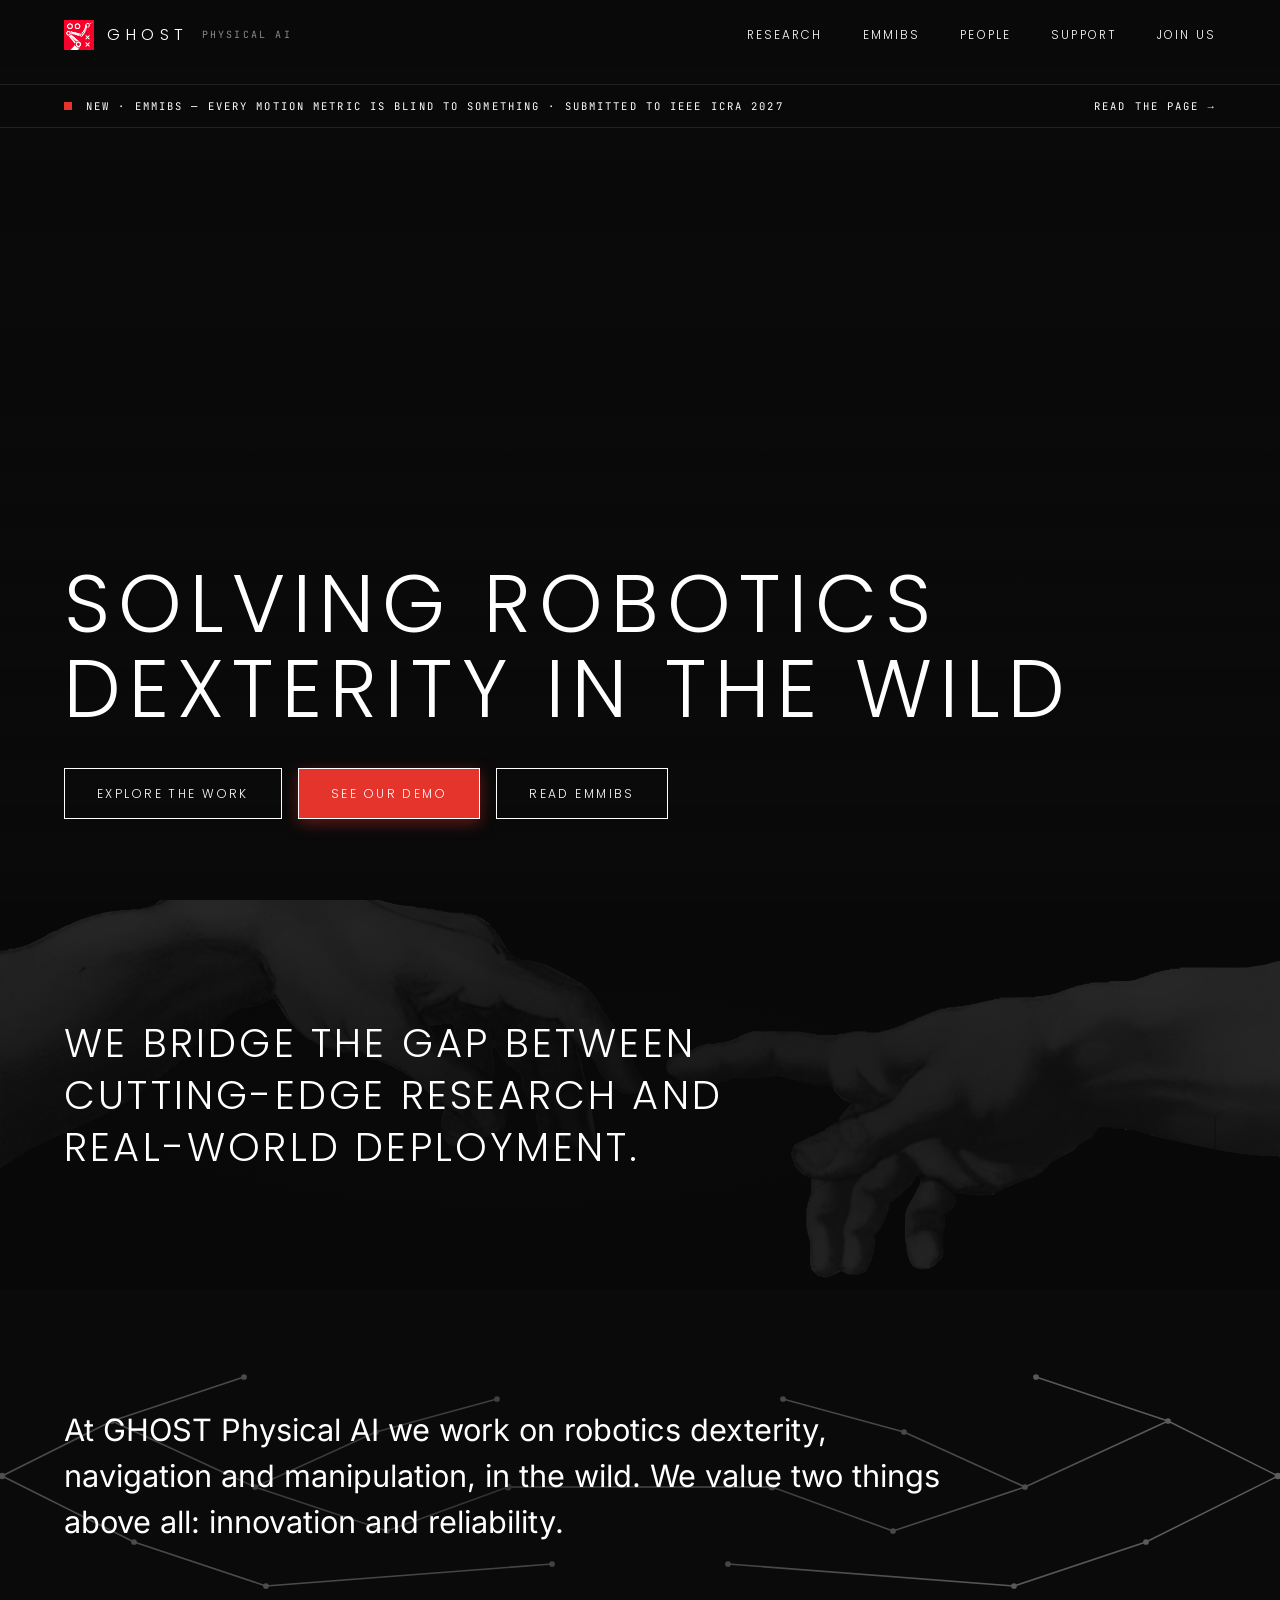
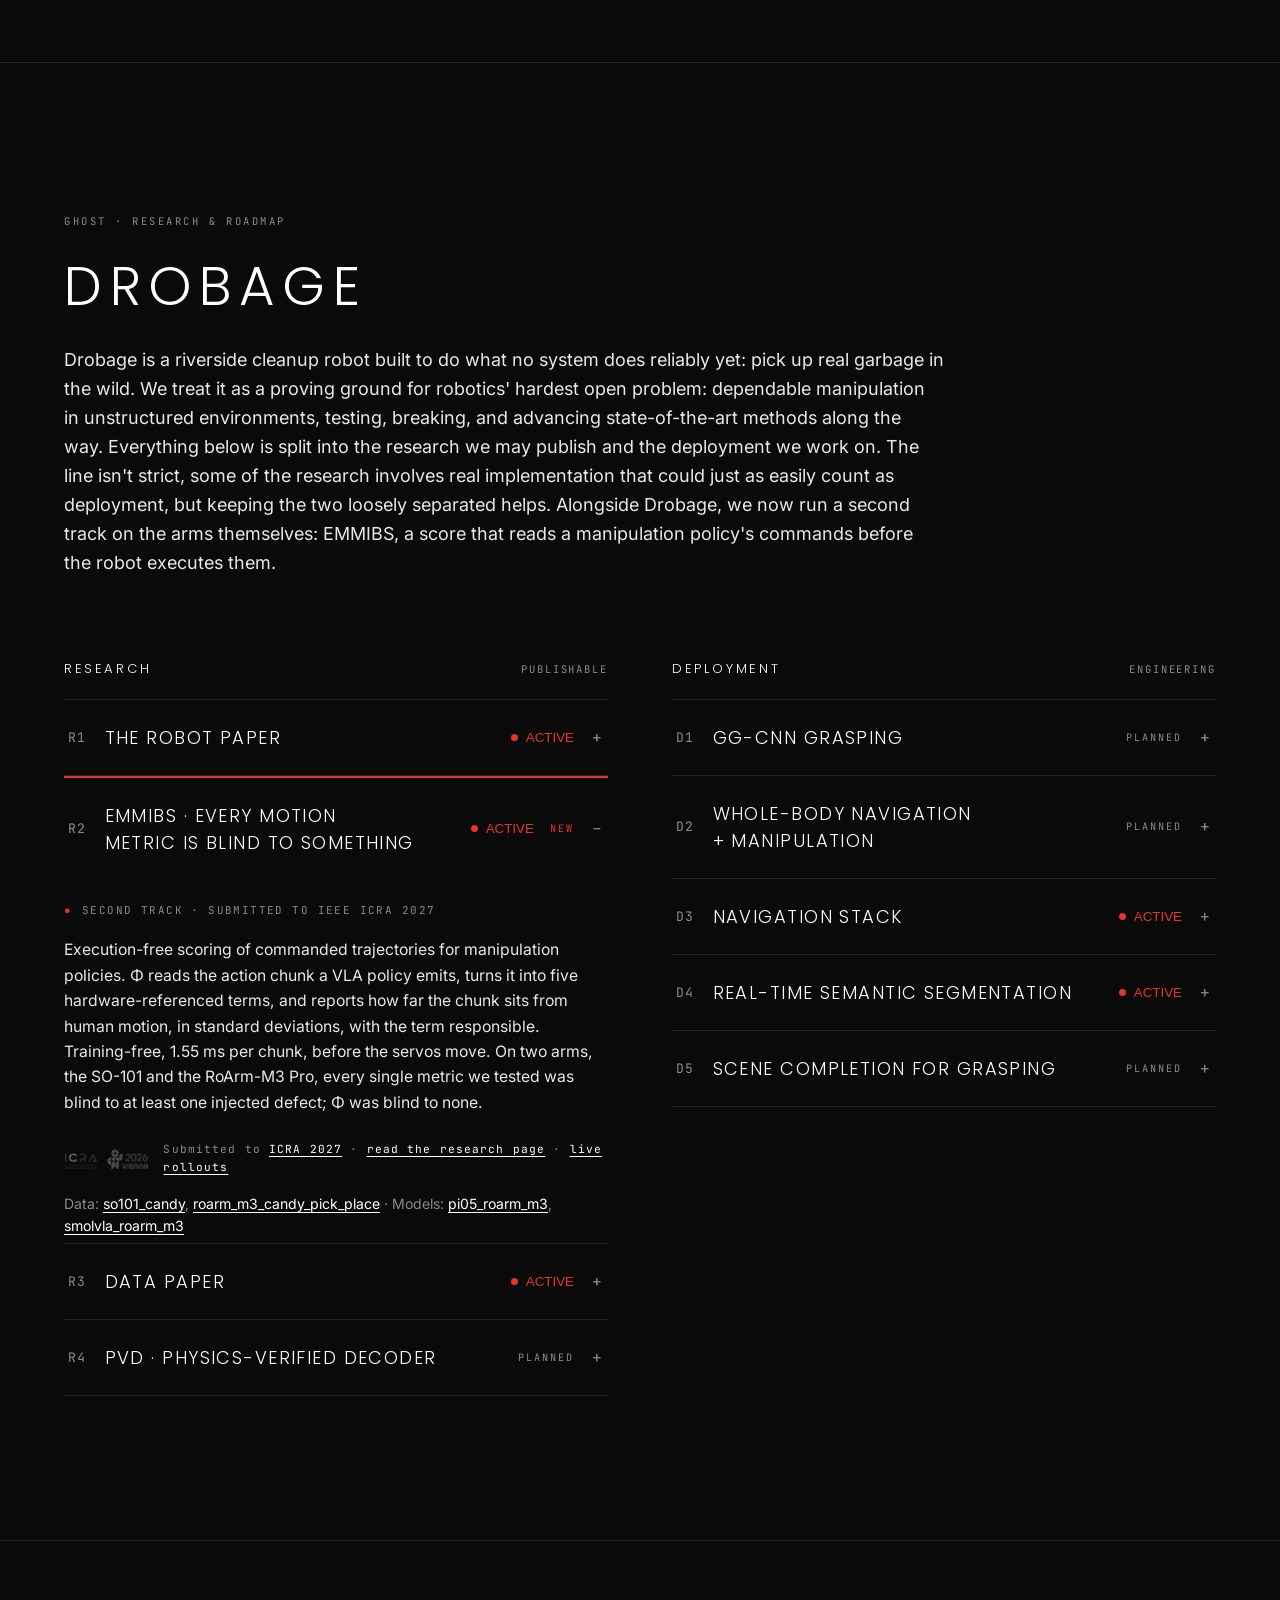
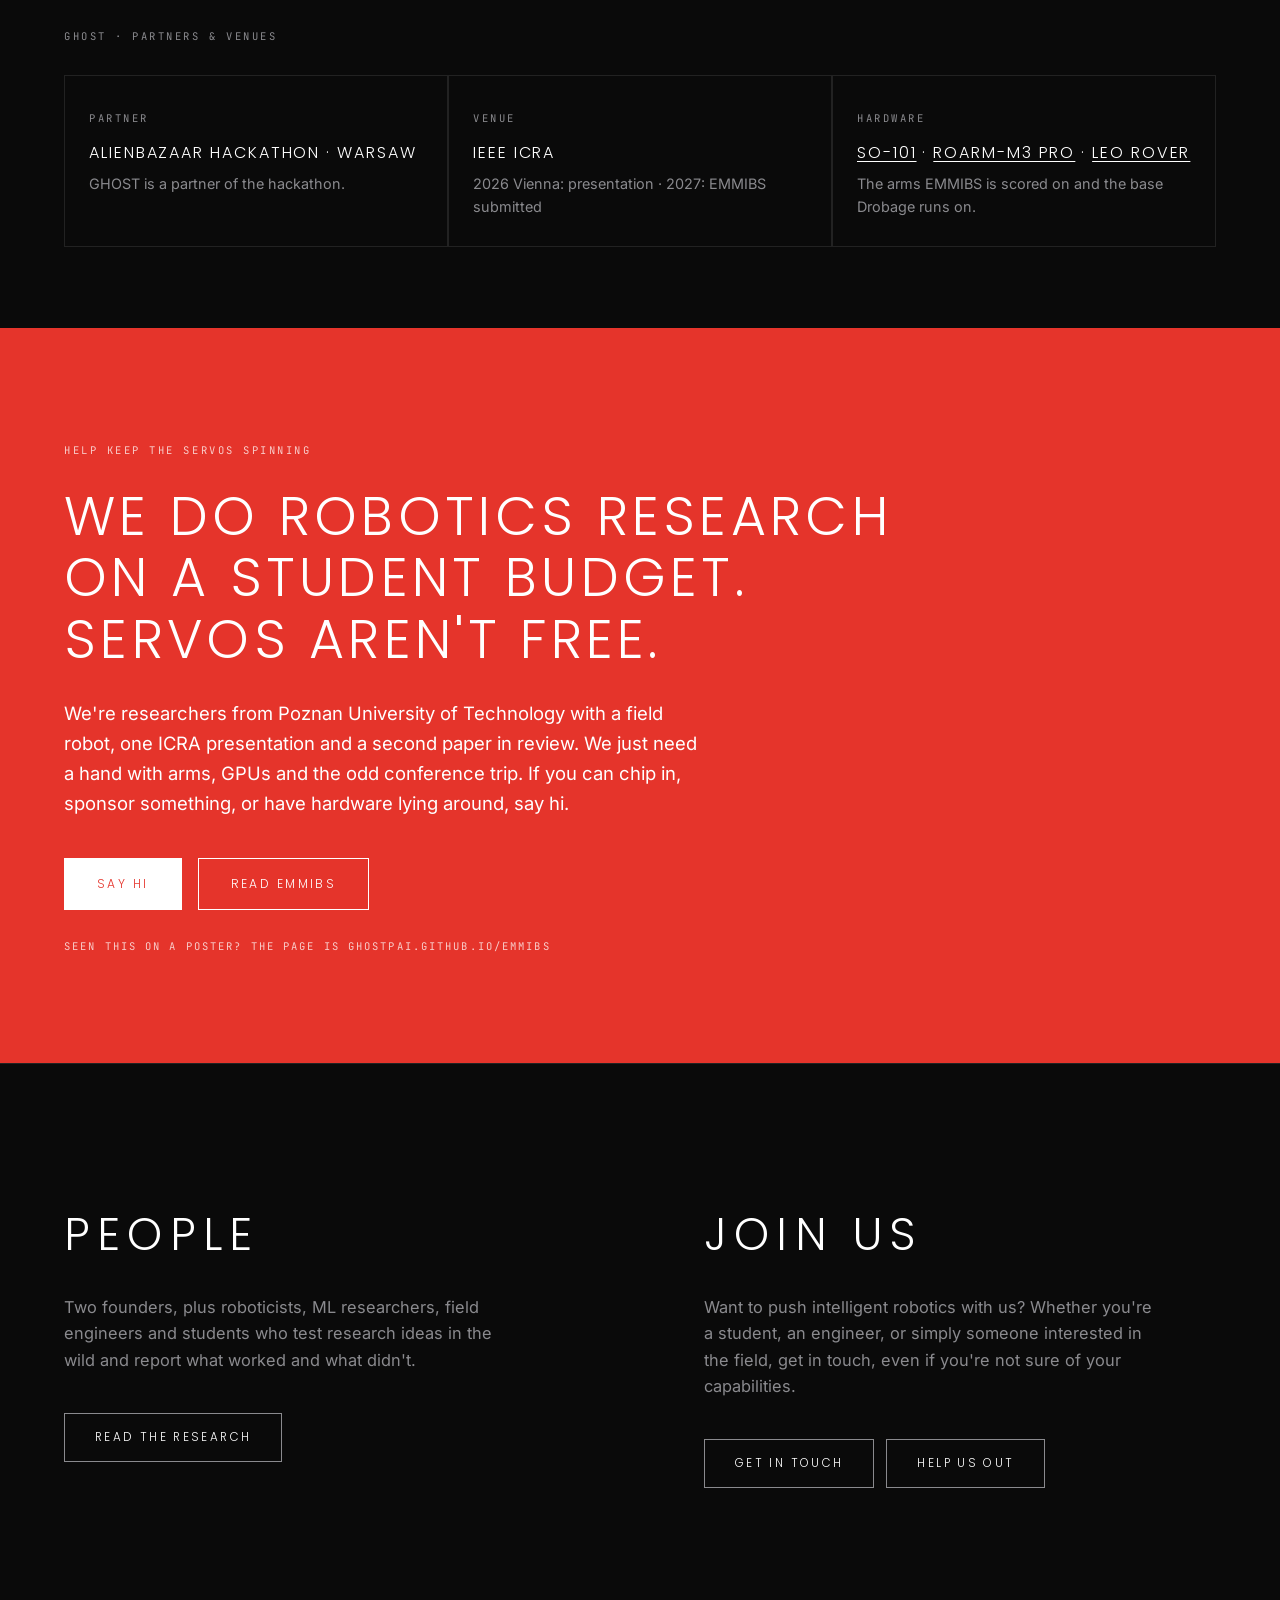
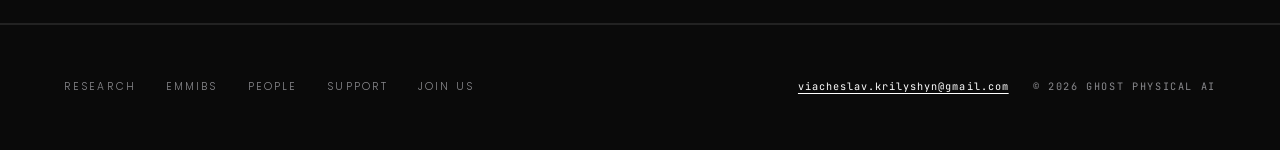
==== commit 016eb9ee: "Main page: EMMIBS track, partners strip, support call" ====
--- a/index.html
+++ b/index.html
@@ -1122,7 +1122,7 @@
     <div class="fund-inner">
       <span class="fund-eyebrow">HELP KEEP THE SERVOS SPINNING</span>
       <p class="fund-statement reveal">We do robotics research on a student budget. Servos aren't free.</p>
-      <p class="fund-body">We're two researchers from Warsaw with a field robot, one ICRA presentation and a second paper in review. No startup, no round, no pitch deck. We just need a hand with arms, GPUs and the odd conference trip. If you can chip in, sponsor something, or have hardware lying around, say hi.</p>
+      <p class="fund-body">We're researchers from Poznan University of Technology with a field robot, one ICRA presentation and a second paper in review. We just need a hand with arms, GPUs and the odd conference trip. If you can chip in, sponsor something, or have hardware lying around, say hi.</p>
       <div class="fund-actions">
         <a class="btn btn-solid" href="mailto:viacheslav.krilyshyn@gmail.com?subject=GHOST%20research%20support">Say hi</a>
         <a class="btn" href="emmibs/">Read EMMIBS</a>
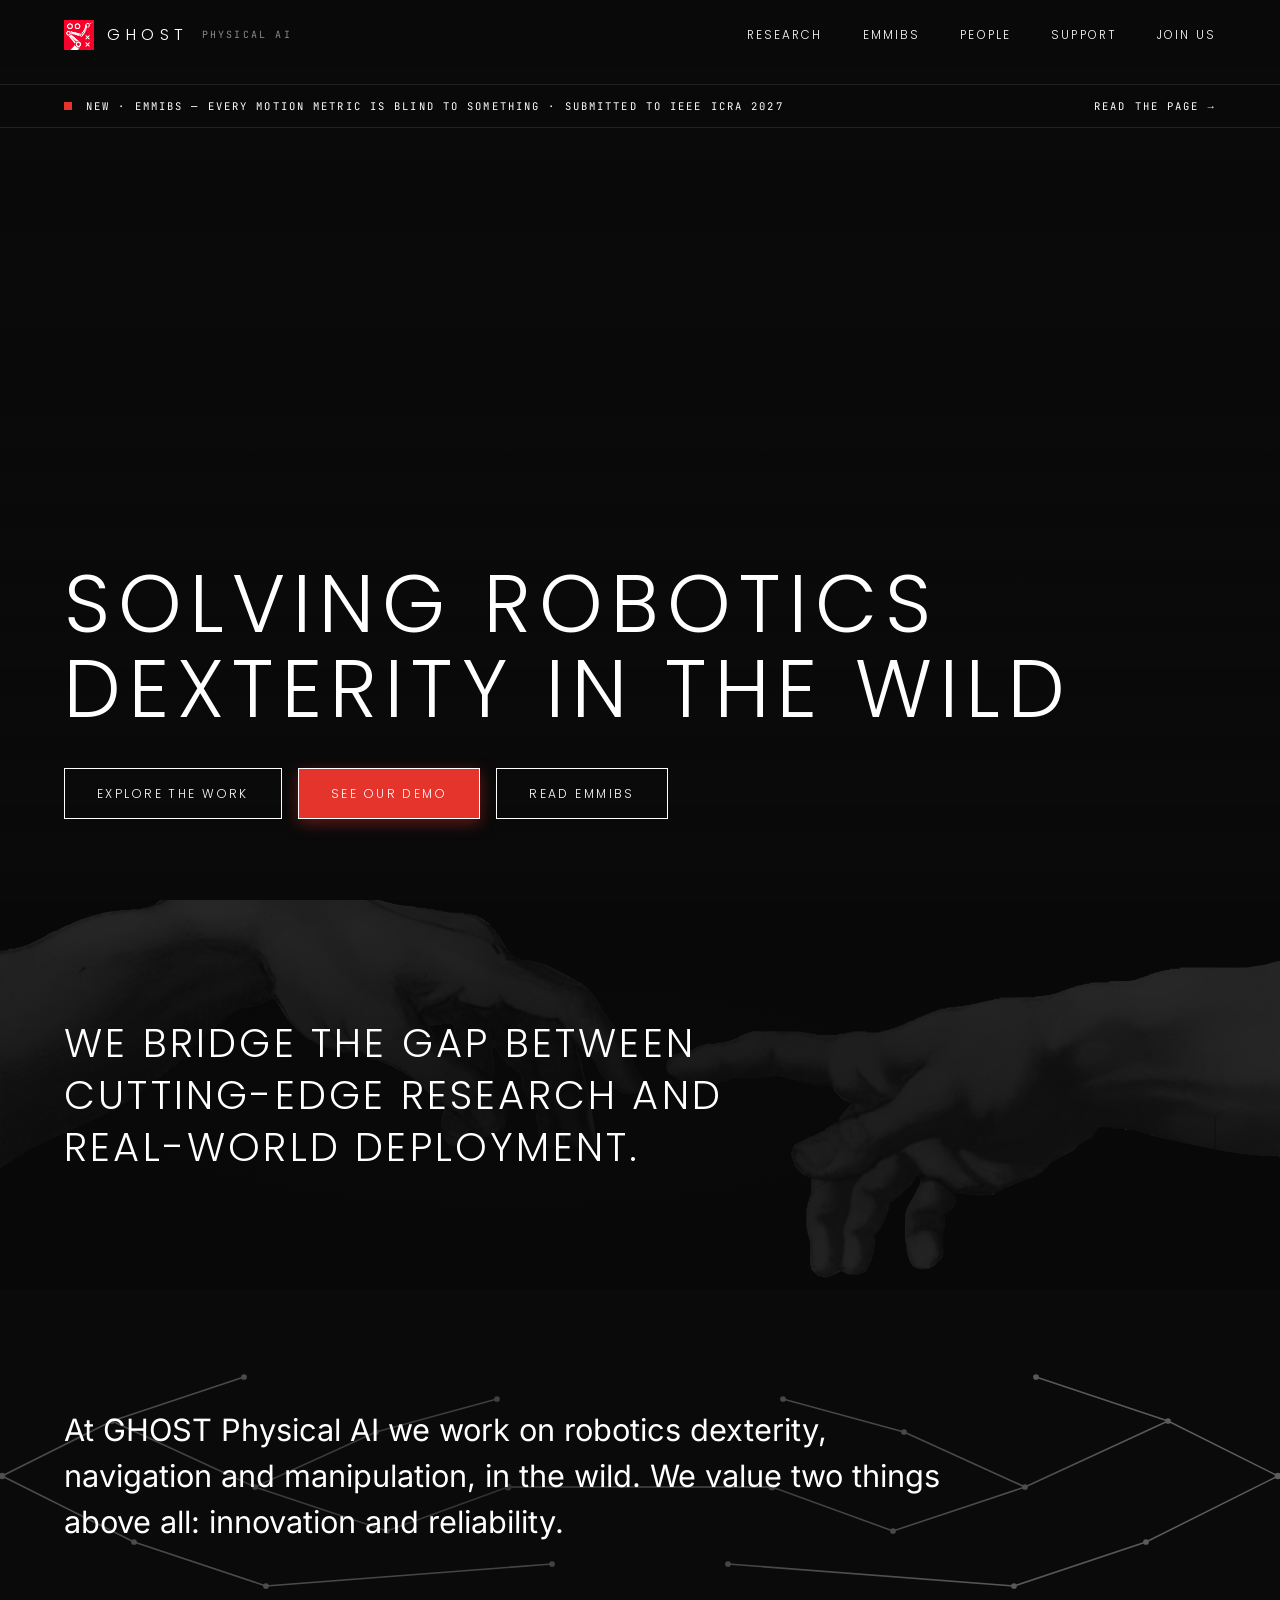
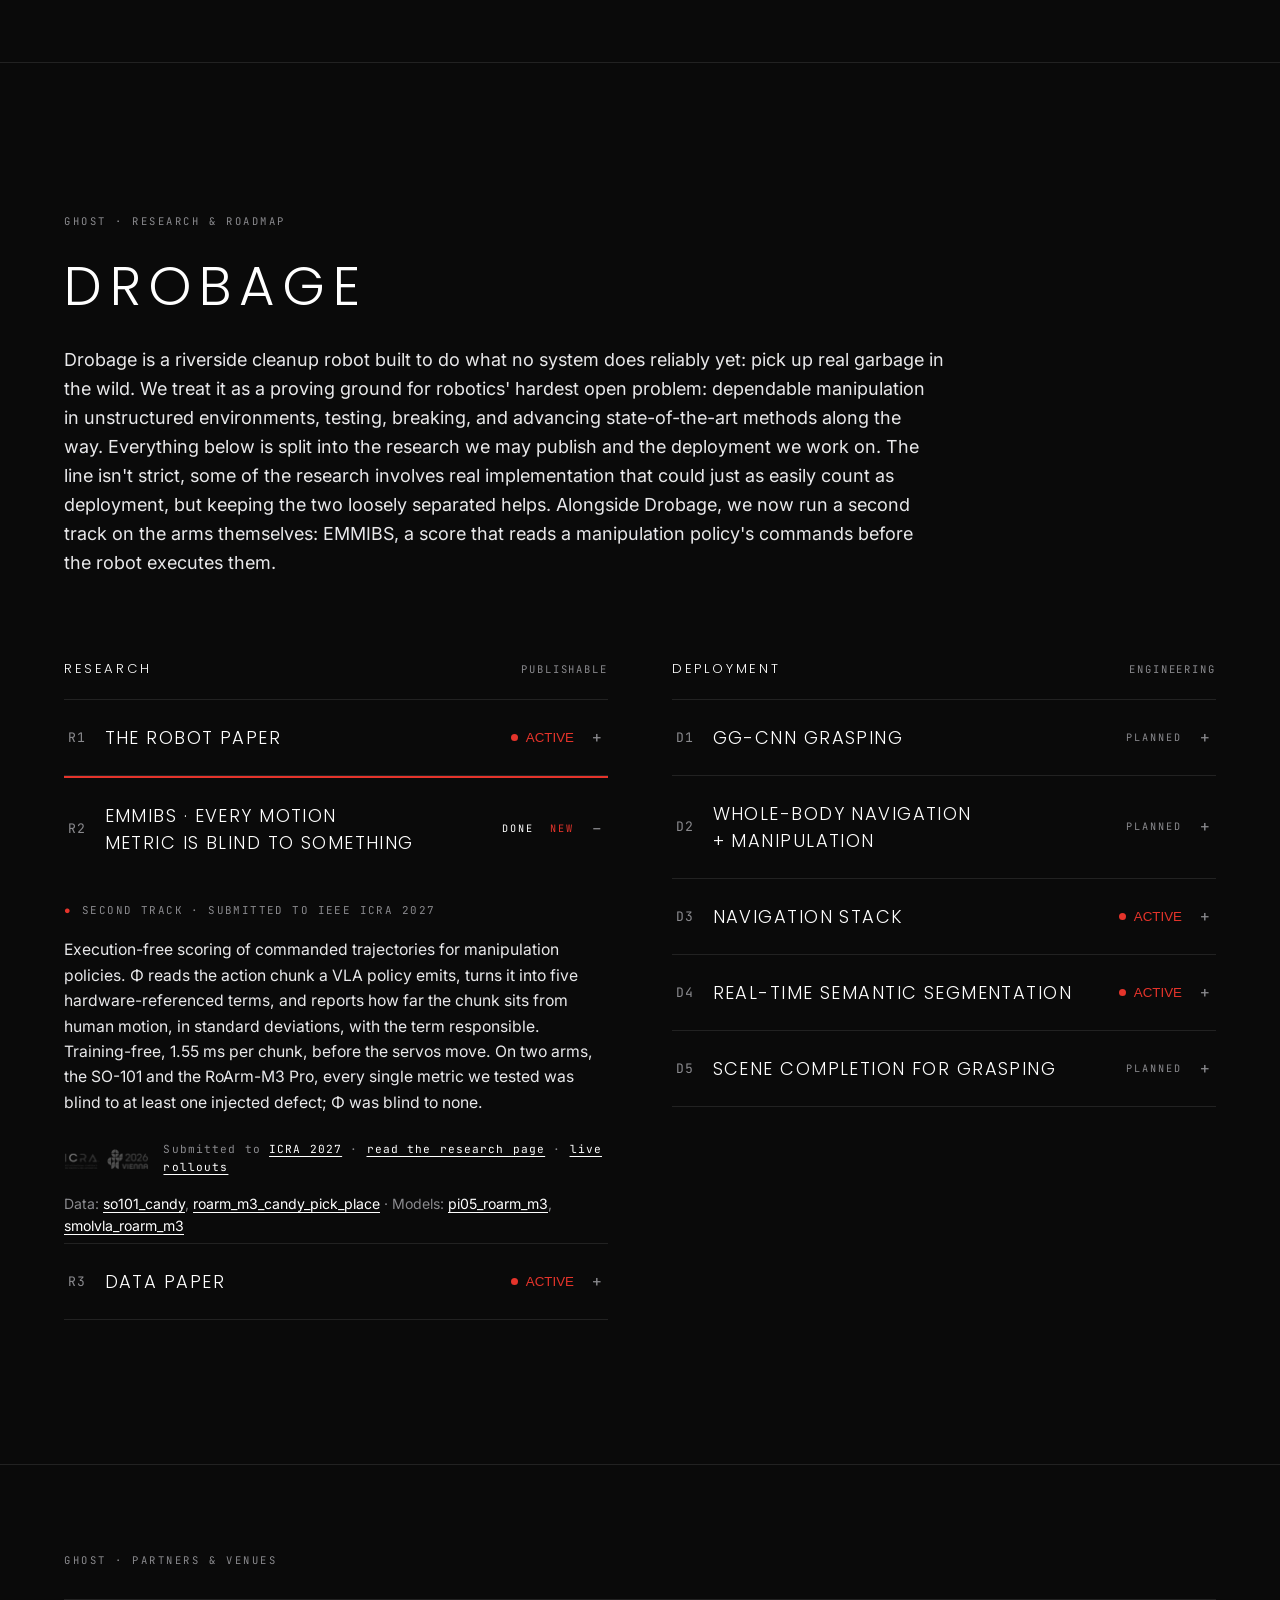
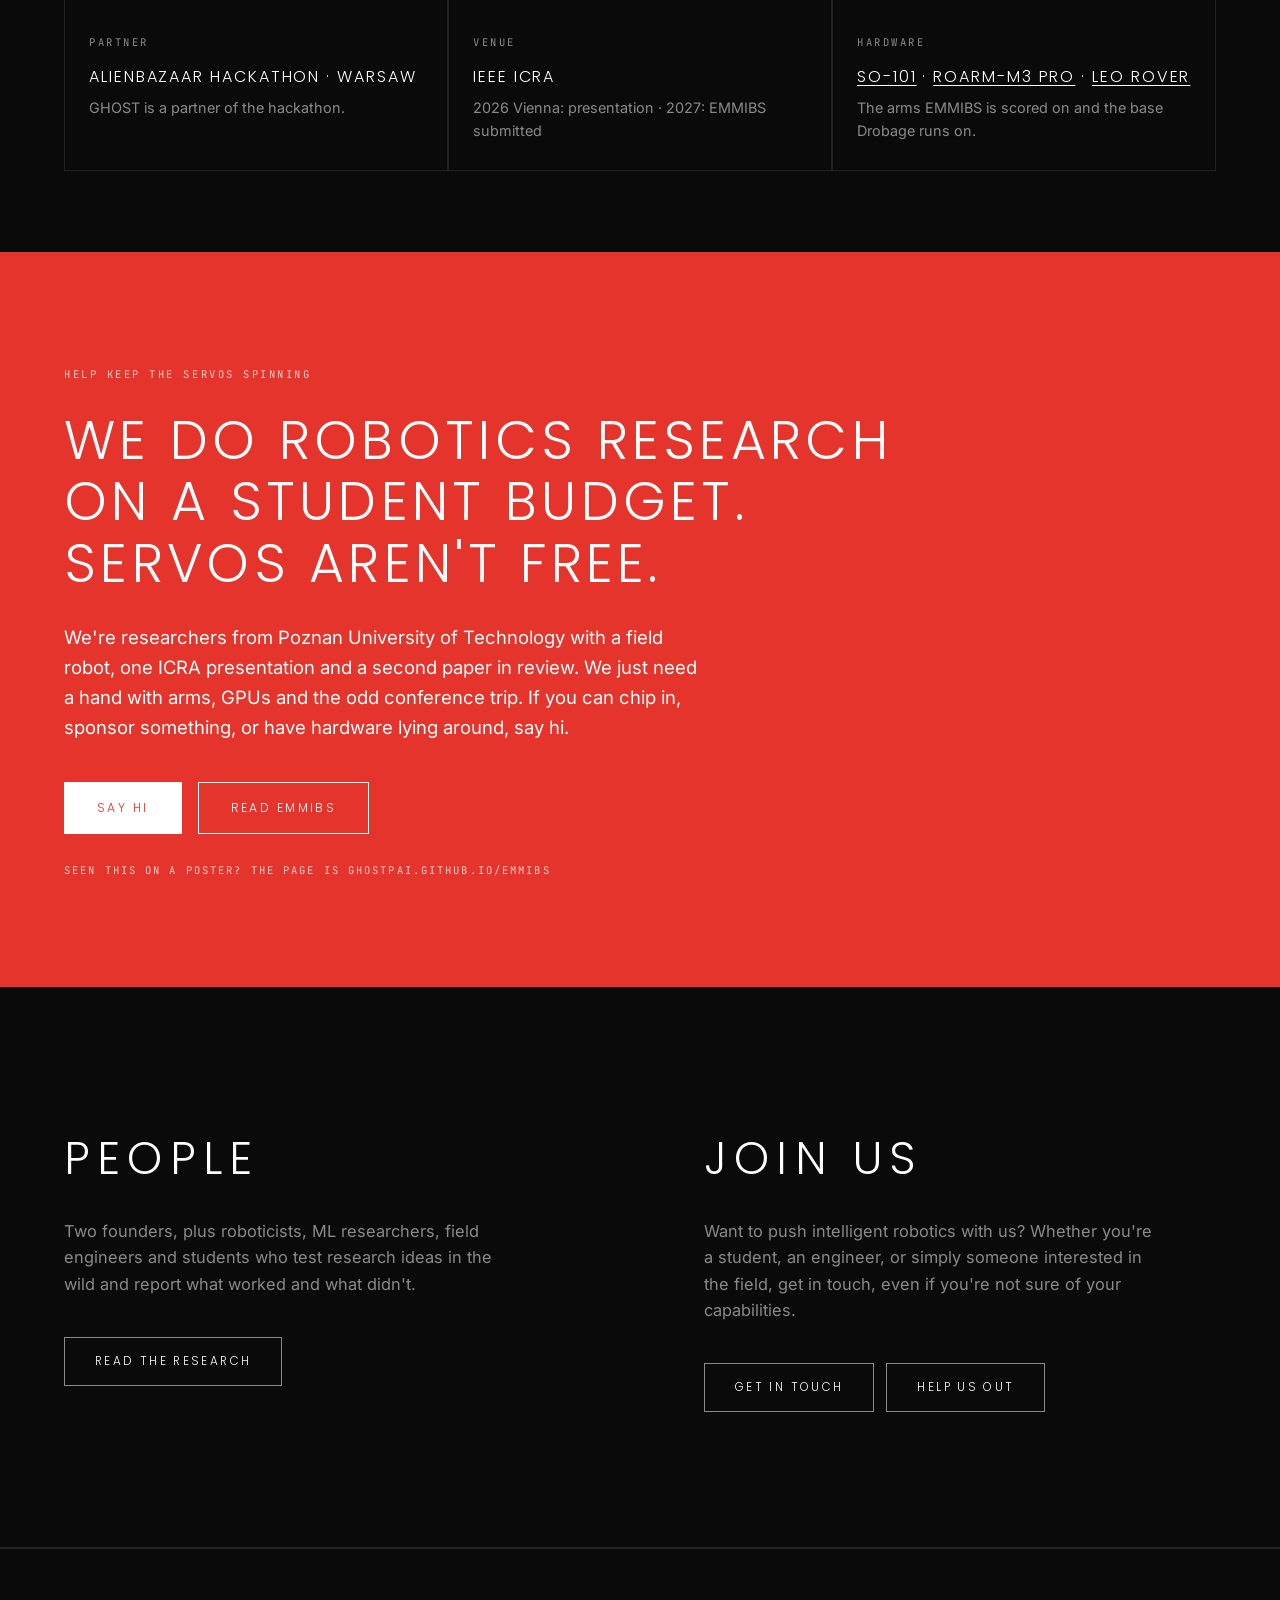
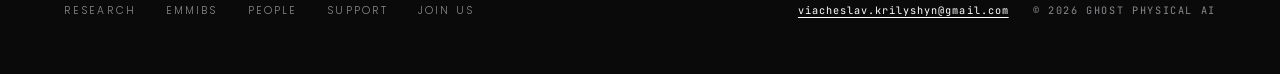
==== commit 768bddde: "Main page: EMMIBS track, partners strip, support call" ====
--- a/index.html
+++ b/index.html
@@ -518,6 +518,7 @@
     /* featured row (EMMIBS) reads heavier than the rest */
     .row-featured { border-top: 2px solid var(--accent); }
     .badge-new { color: var(--accent); }
+    .badge-done { color: var(--white); }
 
     /* smooth height animation using the grid-rows trick */
     .row-body { display: grid; grid-template-rows: 0fr; transition: grid-template-rows .3s ease; }
@@ -923,7 +924,7 @@
               <span class="row-id">R2</span>
               <span class="row-title">EMMIBS · Every Motion Metric Is Blind to Something</span>
               <span class="row-status">
-                <span class="badge-active"><span class="dot"></span>ACTIVE</span>
+                <span class="badge badge-done">DONE</span>
                 <span class="badge badge-new">NEW</span>
                 <span class="row-mark" aria-hidden="true">–</span>
               </span>
@@ -957,26 +958,6 @@
               <div class="row-body-inner">
                 <div class="pad">
                   <p>A dataset of trash in the wild. We combine simulation, scraped web imagery, and our own field collection. The pipeline collects raw data, labels it with <a class="link" href="https://ai.meta.com/blog/segment-anything-model-3/" target="_blank" rel="noopener">SAM3</a>, and distills the result into a compact detector, <a class="link" href="https://docs.ultralytics.com/models/yolov8/" target="_blank" rel="noopener">YOLOv8s</a> or an alternative, light enough to run on the robot. A parallel deployment thread explores data augmentation techniques, possibly in 3D.</p>
-                </div>
-              </div>
-            </div>
-          </div>
-
-          <!-- R4 -->
-          <div class="row">
-            <button class="row-toggle" aria-expanded="false" aria-controls="b-R4">
-              <span class="row-id">R4</span>
-              <span class="row-title">PVD · Physics-Verified Decoder</span>
-              <span class="row-status">
-                <span class="badge">PLANNED</span>
-                <span class="row-mark" aria-hidden="true">+</span>
-              </span>
-            </button>
-            <div class="row-body" id="b-R4">
-              <div class="row-body-inner">
-                <div class="pad">
-                  <div class="rel"><span class="glyph">↗</span><span>BUILDS ON R2 · EMMIBS</span></div>
-                  <p>A decoding head for <a class="link" href="https://huggingface.co/blog/smolvla" target="_blank" rel="noopener">diffusion VLAs</a> that samples several candidate action chunks and lets Φ reject or resample a chunk before the robot commits to it. EMMIBS is the scorer; PVD is where it becomes a gate.</p>
                 </div>
               </div>
             </div>
